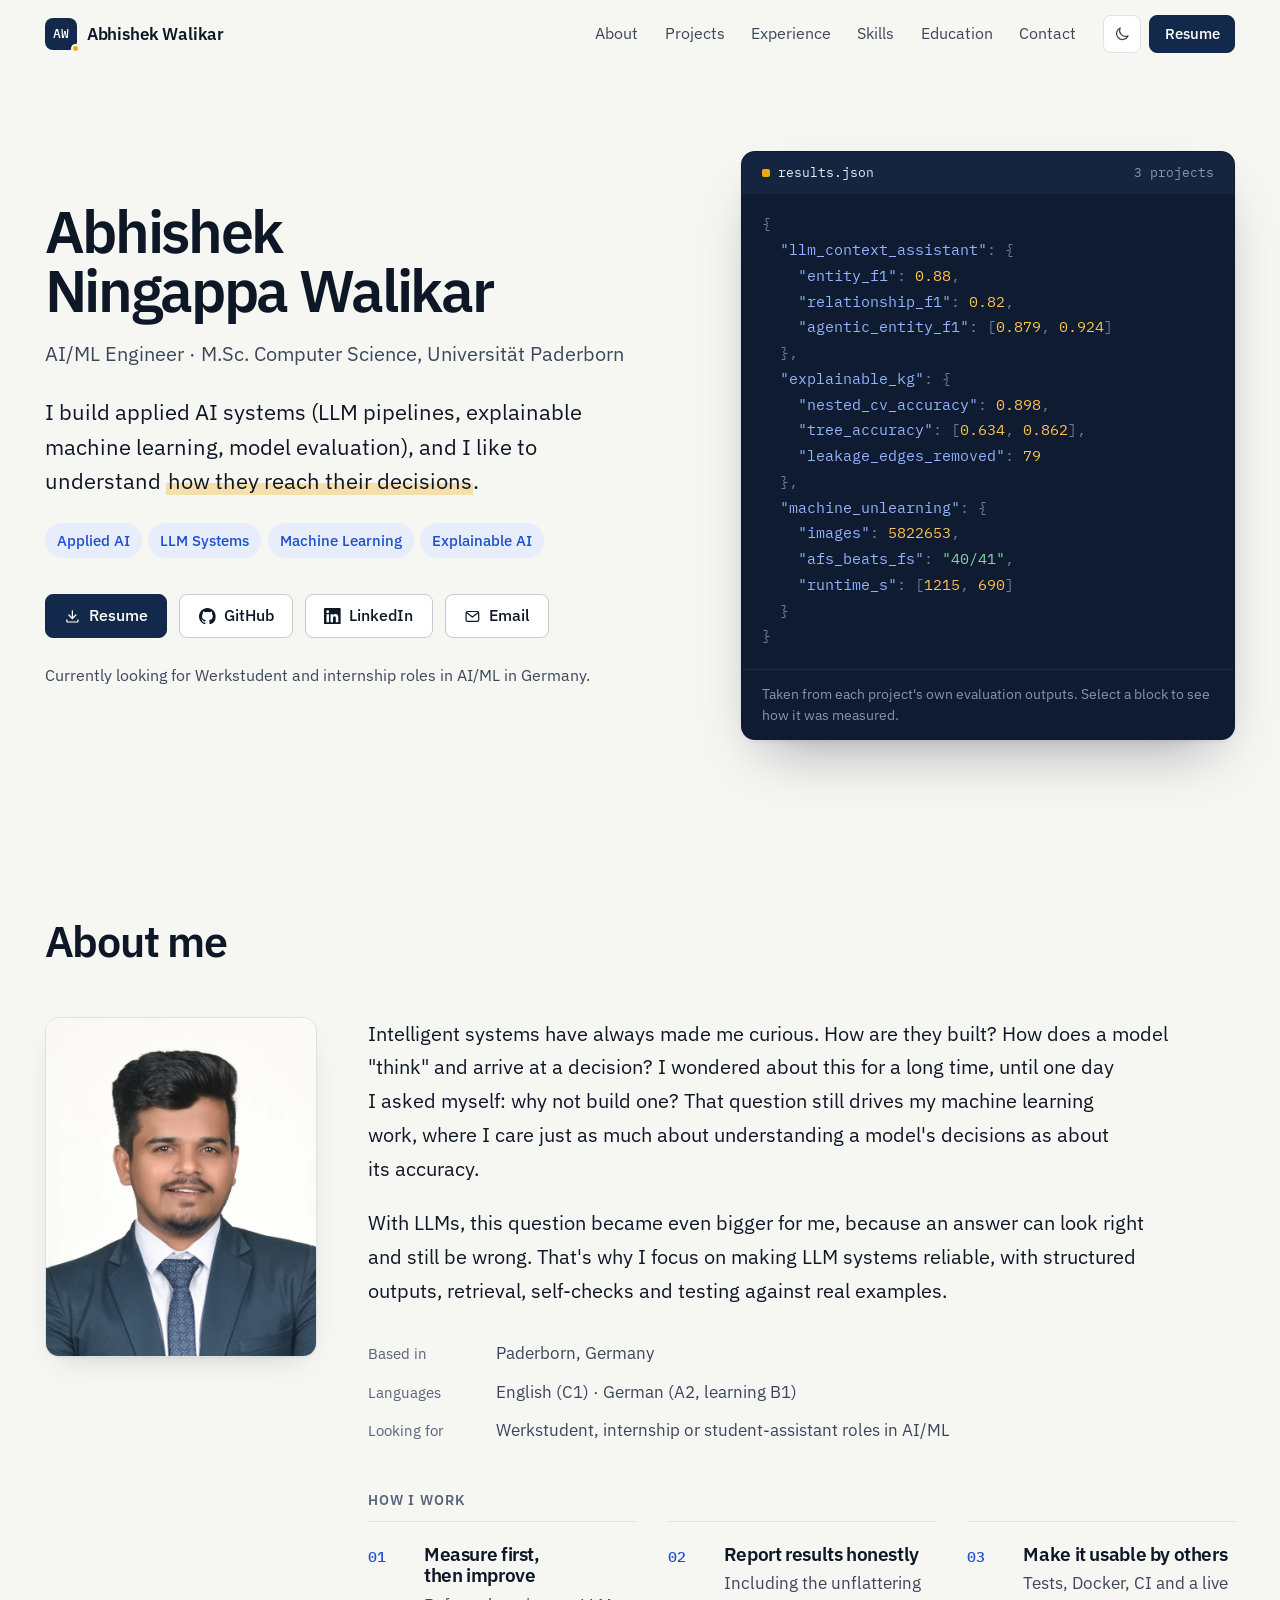
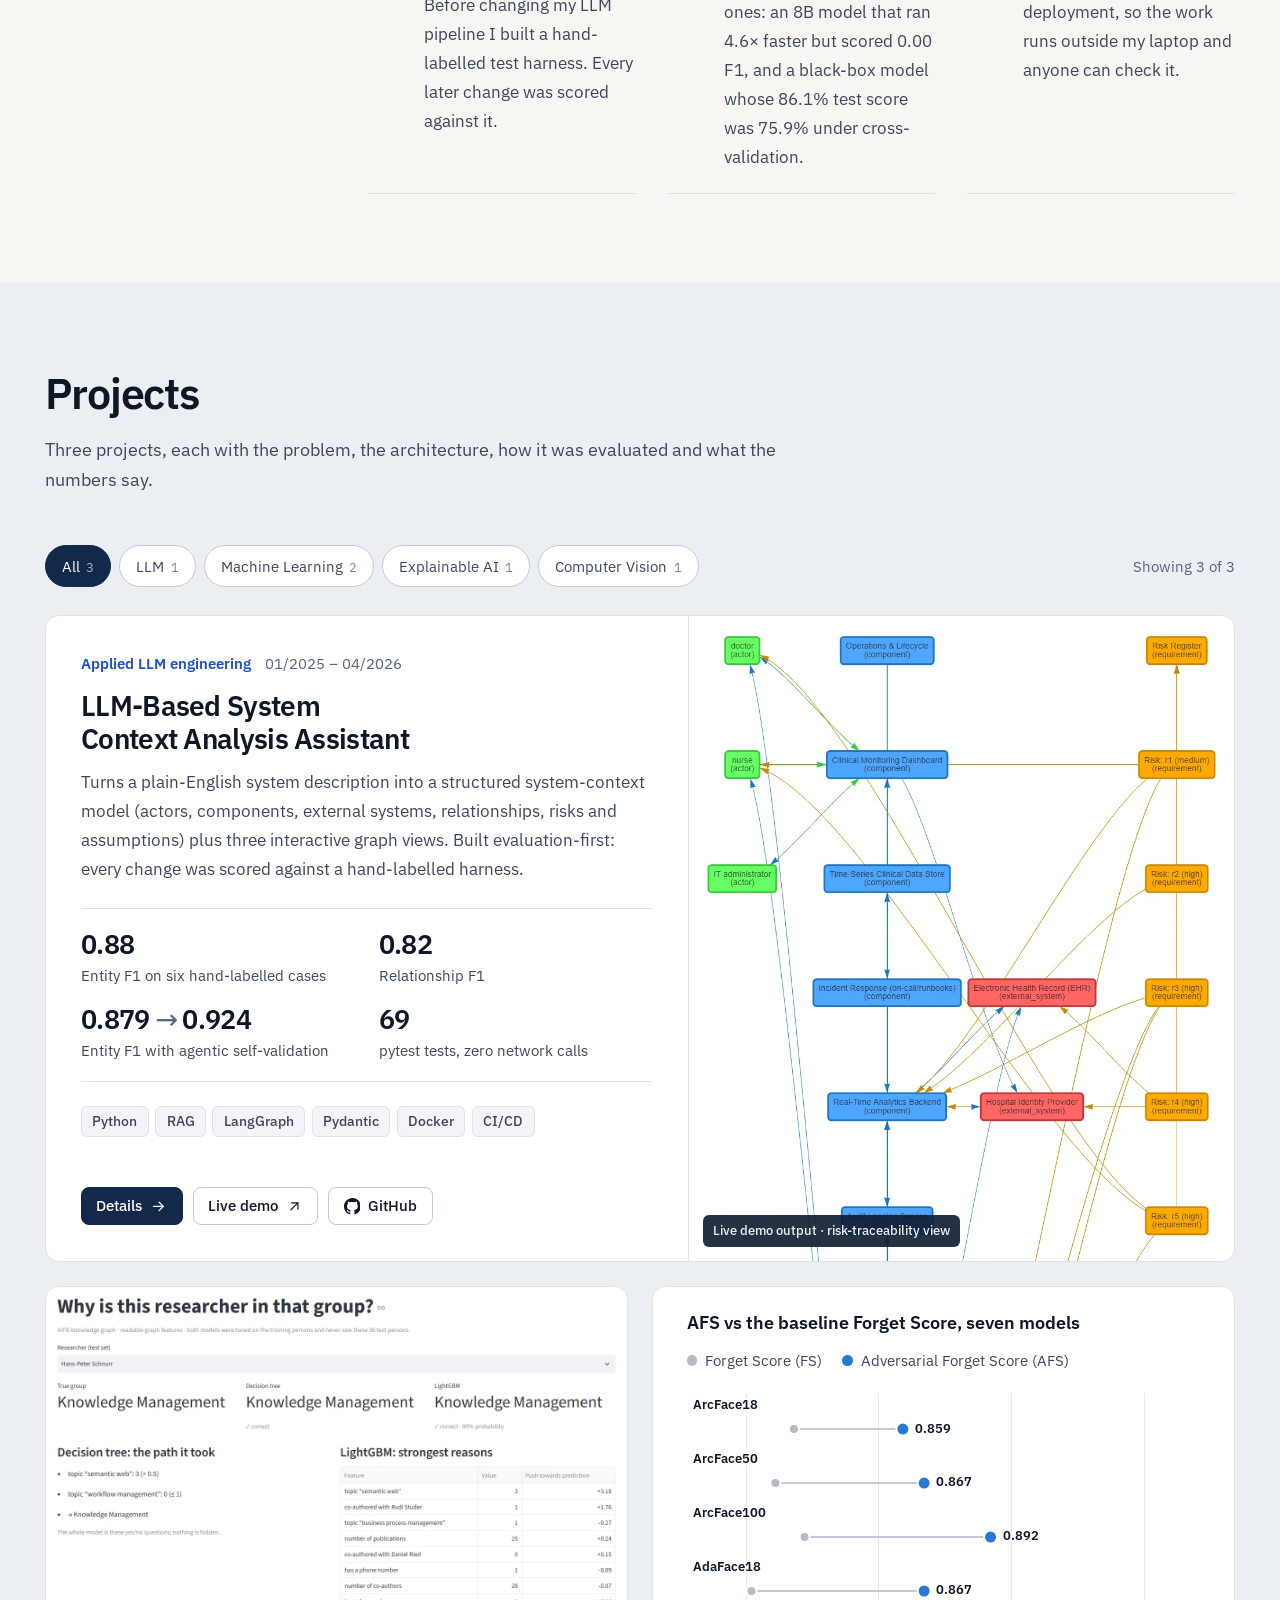
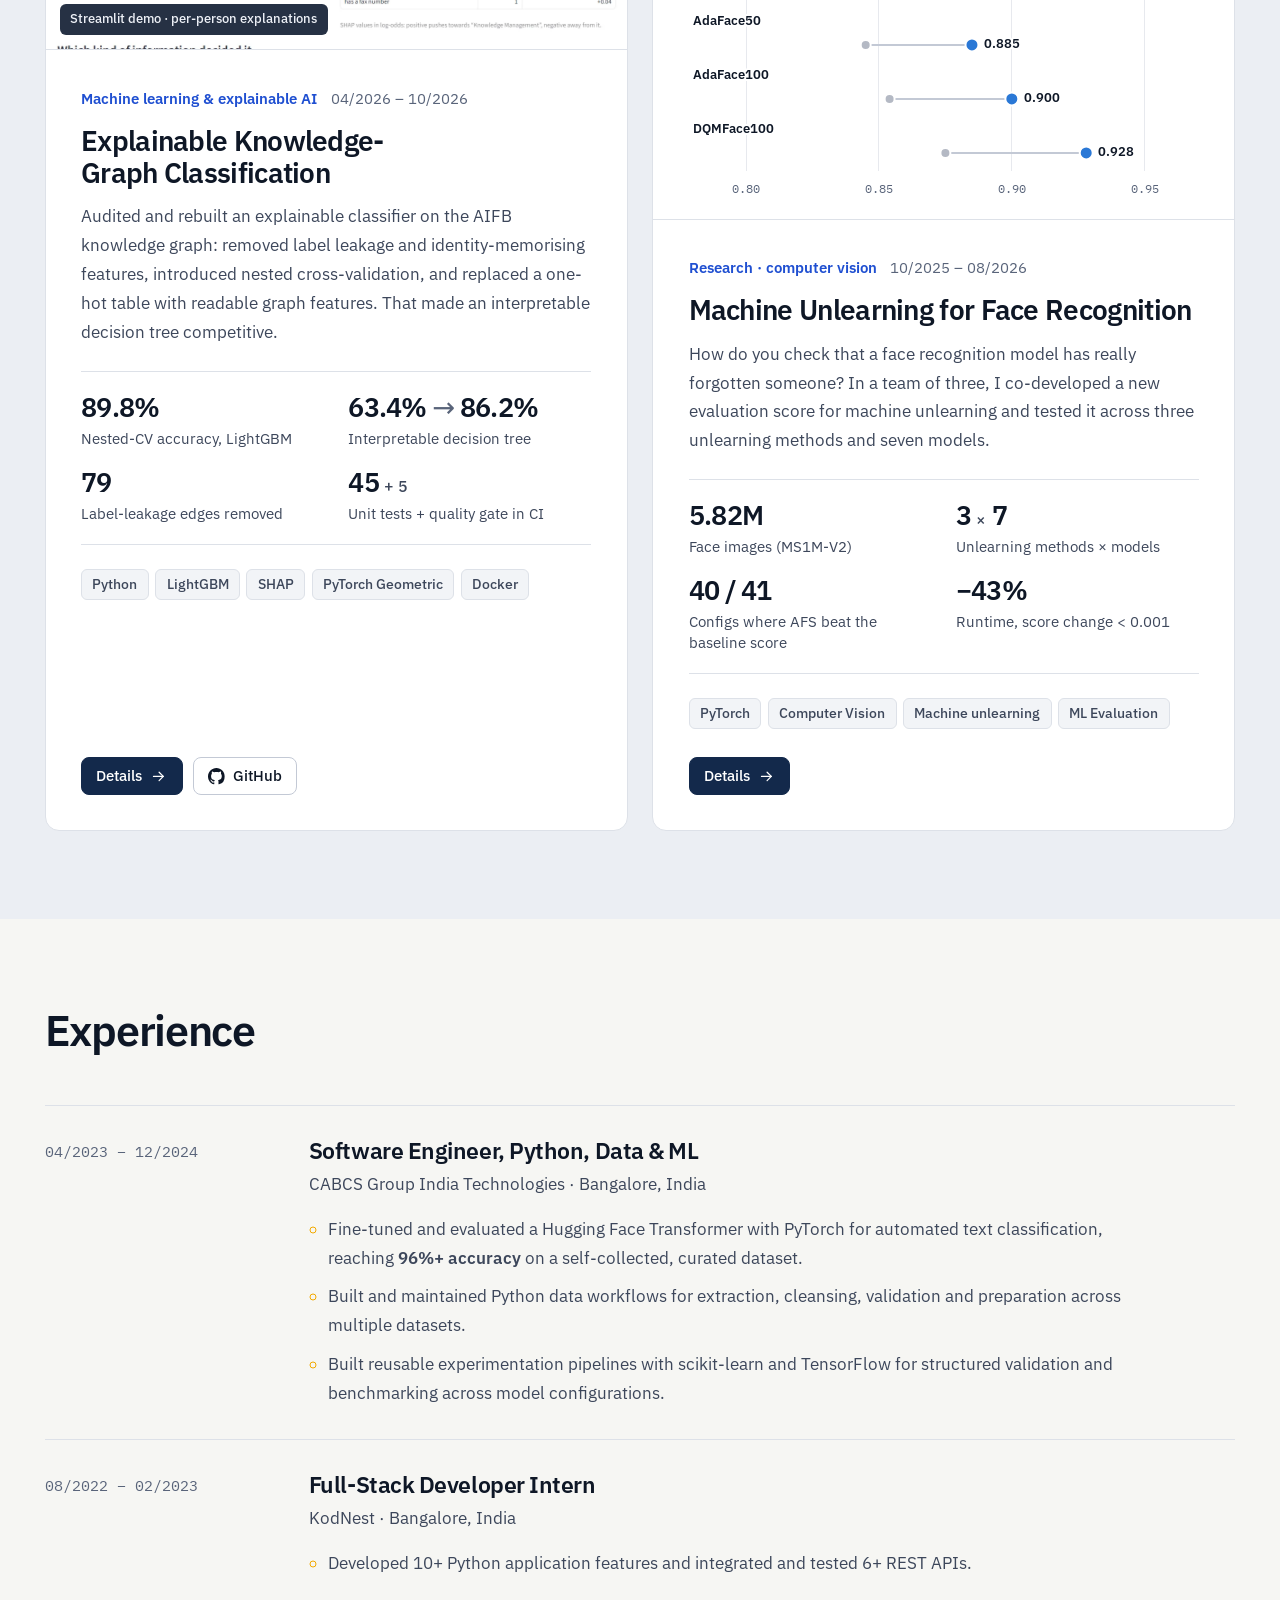
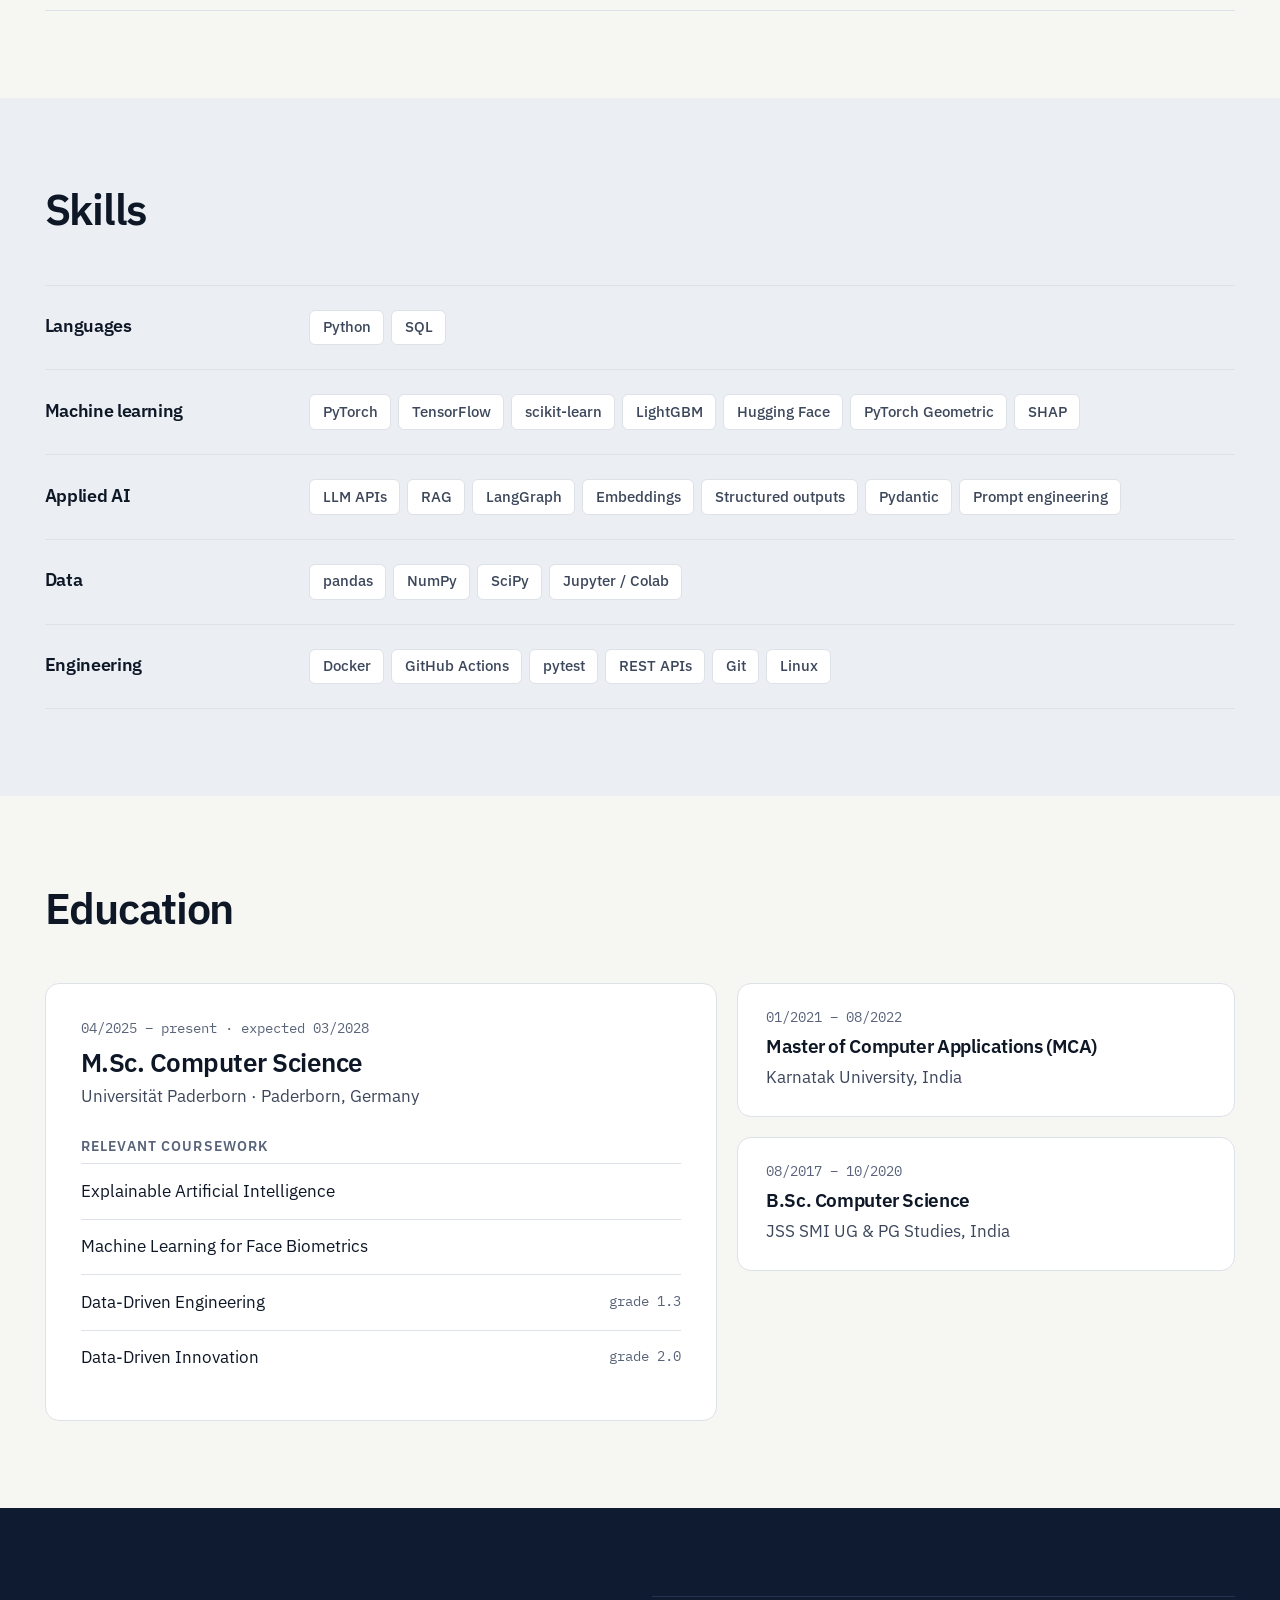
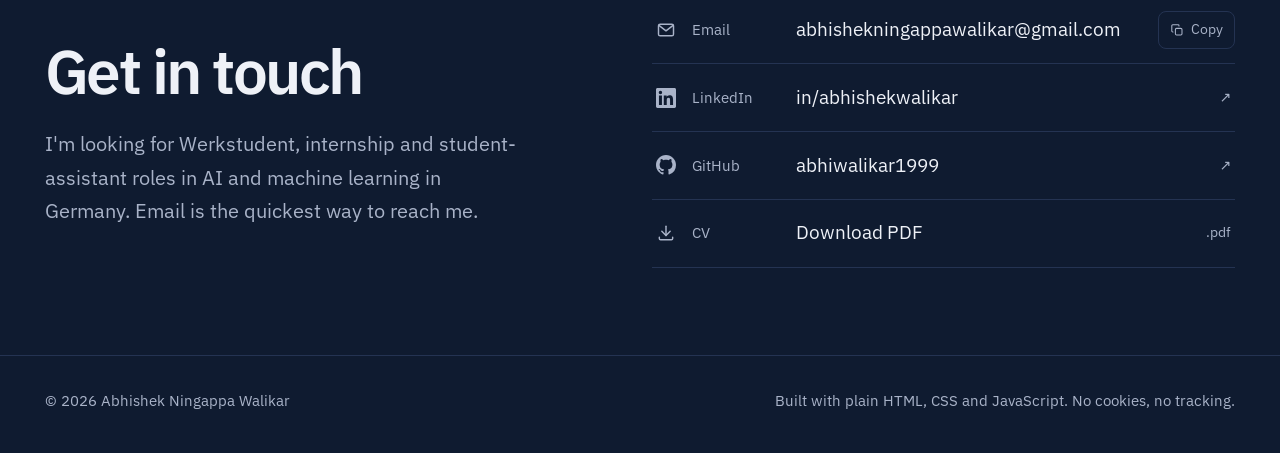
==== index.html @ f06da014 "Initial commit" ====
<!doctype html>
<html lang="en">
<head>
  <meta charset="utf-8">
  <meta name="viewport" content="width=device-width, initial-scale=1">
  <title>Abhishek Ningappa Walikar · AI/ML Engineer</title>
  <meta name="description" content="Abhishek Ningappa Walikar is an M.Sc. Computer Science student at Universität Paderborn who builds and evaluates applied AI systems: LLM pipelines, explainable machine learning and model evaluation. Open to Werkstudent and internship roles in AI/ML.">
  <meta name="author" content="Abhishek Ningappa Walikar">
  <meta name="theme-color" content="#f6f6f3" media="(prefers-color-scheme: light)">
  <meta name="theme-color" content="#0a0f1a" media="(prefers-color-scheme: dark)">
  <meta property="og:type" content="website">
  <meta property="og:title" content="Abhishek Ningappa Walikar · AI/ML Engineer">
  <meta property="og:description" content="Applied AI systems, built and measured: LLM pipelines, explainable ML and model evaluation.">
  <!-- deploy:urls -->
  <link rel="canonical" href="https://abhiwalikar1999.github.io/">
  <meta property="og:url" content="https://abhiwalikar1999.github.io/">
  <meta property="og:image" content="https://abhiwalikar1999.github.io/assets/img/og-image.png">
  <meta property="og:image:width" content="1200">
  <meta property="og:image:height" content="630">
  <meta name="twitter:card" content="summary_large_image">
  <!-- /deploy:urls -->
  <link rel="icon" href="assets/img/favicon.svg" type="image/svg+xml">
  <link rel="preload" href="assets/fonts/ibm-plex-sans-latin-wght-normal.woff2" as="font" type="font/woff2" crossorigin>
  <link rel="stylesheet" href="assets/css/style.css">
  <script>try{var t=localStorage.getItem('theme');if(t==='light'||t==='dark')document.documentElement.dataset.theme=t}catch(e){}document.documentElement.classList.add('js')</script>
  <script src="assets/js/main.js" defer></script>
  <script src="assets/js/charts.js" defer></script>
  <script type="application/ld+json">
  {
    "@context": "https://schema.org",
    "@type": "Person",
    "name": "Abhishek Ningappa Walikar",
    "jobTitle": "AI/ML Engineer",
    "email": "mailto:abhishekningappawalikar@gmail.com",
    "address": { "@type": "PostalAddress", "addressLocality": "Paderborn", "addressCountry": "DE" },
    "affiliation": { "@type": "CollegeOrUniversity", "name": "Universität Paderborn" },
    "sameAs": ["https://www.linkedin.com/in/abhishekwalikar", "https://github.com/abhiwalikar1999"],
    "knowsAbout": ["Machine learning", "Large language models", "Retrieval-augmented generation", "Explainable AI", "Computer vision"]
  }
  </script>
</head>
<body>
  <a class="skip-link" href="#main">Skip to content</a>

  <header class="site-header">
    <nav class="wrap nav" aria-label="Main">
      <a class="brand" href="#top"><span class="brand-mark" aria-hidden="true">AW</span><span>Abhishek Walikar</span></a>
      <ul class="nav-links" id="nav-links">
        <li><a href="#about">About</a></li>
        <li><a href="#projects">Projects</a></li>
        <li><a href="#experience">Experience</a></li>
        <li><a href="#skills">Skills</a></li>
        <li><a href="#education">Education</a></li>
        <li><a href="#contact">Contact</a></li>
      </ul>
      <div class="nav-tools">
        <button class="icon-btn theme-toggle" type="button" aria-label="Toggle colour theme">
          <svg class="icon icon--stroke icon-moon" aria-hidden="true"><use href="assets/img/icons.svg#i-moon"/></svg>
          <svg class="icon icon--stroke icon-sun" aria-hidden="true"><use href="assets/img/icons.svg#i-sun"/></svg>
        </button>
        <a class="btn btn--sm nav-resume" href="assets/docs/Abhishek_Ningappa_Walikar_CV.pdf" download>Resume</a>
        <button class="icon-btn menu-toggle" type="button" aria-expanded="false" aria-controls="nav-links" aria-label="Open menu">
          <svg class="icon icon--stroke" aria-hidden="true"><use href="assets/img/icons.svg#i-menu"/></svg>
        </button>
      </div>
    </nav>
  </header>

  <main id="main">
    <!-- Hero ------------------------------------------------------------------ -->
    <section class="hero wrap" id="top" aria-labelledby="hero-title">
      <div class="hero-text">
        <h1 id="hero-title">Abhishek Ningappa Walikar</h1>
        <p class="hero-degree">AI/ML Engineer · M.Sc. Computer Science, Universität Paderborn</p>
        <p class="hero-lead">I build applied AI systems (LLM pipelines, explainable machine learning, model evaluation), and I like to understand <mark class="hl">how they reach their decisions</mark>.</p>
        <ul class="hero-focus" aria-label="Focus areas">
          <li>Applied AI</li>
          <li>LLM Systems</li>
          <li>Machine Learning</li>
          <li>Explainable AI</li>
        </ul>
        <div class="hero-actions">
          <a class="btn" href="assets/docs/Abhishek_Ningappa_Walikar_CV.pdf" download>
            <svg class="icon icon--stroke" aria-hidden="true"><use href="assets/img/icons.svg#i-download"/></svg>Resume
          </a>
          <a class="btn btn--ghost" href="https://github.com/abhiwalikar1999" target="_blank" rel="noopener">
            <svg class="icon" aria-hidden="true"><use href="assets/img/icons.svg#i-github"/></svg>GitHub
          </a>
          <a class="btn btn--ghost" href="https://www.linkedin.com/in/abhishekwalikar" target="_blank" rel="noopener">
            <svg class="icon" aria-hidden="true"><use href="assets/img/icons.svg#i-linkedin"/></svg>LinkedIn
          </a>
          <a class="btn btn--ghost" href="mailto:abhishekningappawalikar@gmail.com">
            <svg class="icon icon--stroke" aria-hidden="true"><use href="assets/img/icons.svg#i-mail"/></svg>Email
          </a>
        </div>
        <p class="hero-note">Currently looking for Werkstudent and internship roles in AI/ML in Germany.</p>
      </div>

      <div class="code-card">
        <div class="code-bar">
          <span class="code-file">results.json</span>
          <span>3 projects</span>
        </div>
        <div class="code-body" role="group" aria-label="Headline results from three projects">
          <span class="lines">
            <span class="ln" style="--i:0"><span class="tk-p">{</span></span>
            <a class="blk" href="projects/llm-context-assistant/" aria-label="LLM-Based System Context Analysis Assistant: entity F1 0.88, relationship F1 0.82, agentic validation 0.879 to 0.924. Open project details.">
              <span class="ln" style="--i:1">  <span class="tk-k">"llm_context_assistant"</span><span class="tk-p">: {</span><span class="hint">  // details →</span></span>
              <span class="ln" style="--i:2">    <span class="tk-k">"entity_f1"</span><span class="tk-p">:</span> <span class="tk-n">0.88</span><span class="tk-p">,</span></span>
              <span class="ln" style="--i:3">    <span class="tk-k">"relationship_f1"</span><span class="tk-p">:</span> <span class="tk-n">0.82</span><span class="tk-p">,</span></span>
              <span class="ln" style="--i:4">    <span class="tk-k">"agentic_entity_f1"</span><span class="tk-p">: [</span><span class="tk-n">0.879</span><span class="tk-p">,</span> <span class="tk-n">0.924</span><span class="tk-p">]</span></span>
              <span class="ln" style="--i:5">  <span class="tk-p">},</span></span>
            </a>
            <a class="blk" href="projects/explainable-kg-classification/" aria-label="Explainable Knowledge-Graph Classification: 89.8% nested cross-validation accuracy, decision tree from 63.4% to 86.2%, 79 leakage edges removed. Open project details.">
              <span class="ln" style="--i:6">  <span class="tk-k">"explainable_kg"</span><span class="tk-p">: {</span><span class="hint">  // details →</span></span>
              <span class="ln" style="--i:7">    <span class="tk-k">"nested_cv_accuracy"</span><span class="tk-p">:</span> <span class="tk-n">0.898</span><span class="tk-p">,</span></span>
              <span class="ln" style="--i:8">    <span class="tk-k">"tree_accuracy"</span><span class="tk-p">: [</span><span class="tk-n">0.634</span><span class="tk-p">,</span> <span class="tk-n">0.862</span><span class="tk-p">],</span></span>
              <span class="ln" style="--i:9">    <span class="tk-k">"leakage_edges_removed"</span><span class="tk-p">:</span> <span class="tk-n">79</span></span>
              <span class="ln" style="--i:10">  <span class="tk-p">},</span></span>
            </a>
            <a class="blk" href="projects/machine-unlearning/" aria-label="Machine Unlearning for Face Recognition: 5.82 million images, AFS separated more strongly than FS in 40 of 41 configurations, runtime from 1,215 to 690 seconds. Open project details.">
              <span class="ln" style="--i:11">  <span class="tk-k">"machine_unlearning"</span><span class="tk-p">: {</span><span class="hint">  // details →</span></span>
              <span class="ln" style="--i:12">    <span class="tk-k">"images"</span><span class="tk-p">:</span> <span class="tk-n">5822653</span><span class="tk-p">,</span></span>
              <span class="ln" style="--i:13">    <span class="tk-k">"afs_beats_fs"</span><span class="tk-p">:</span> <span class="tk-s">"40/41"</span><span class="tk-p">,</span></span>
              <span class="ln" style="--i:14">    <span class="tk-k">"runtime_s"</span><span class="tk-p">: [</span><span class="tk-n">1215</span><span class="tk-p">,</span> <span class="tk-n">690</span><span class="tk-p">]</span></span>
              <span class="ln" style="--i:15">  <span class="tk-p">}</span></span>
            </a>
            <span class="ln" style="--i:16"><span class="tk-p">}</span></span>
          </span>
        </div>
        <p class="code-foot">Taken from each project's own evaluation outputs. Select a block to see how it was measured.</p>
      </div>
    </section>

    <!-- About ----------------------------------------------------------------- -->
    <section class="section" id="about" aria-labelledby="about-title">
      <div class="wrap">
        <div class="section-head reveal">
          <h2 id="about-title">About me</h2>
        </div>
        <div class="about-grid">
          <figure class="portrait reveal">
            <img src="assets/img/portrait.webp" width="640" height="800" alt="Portrait of Abhishek Ningappa Walikar" loading="lazy" decoding="async">
          </figure>
          <div class="about-text reveal">
            <p>Intelligent systems have always made me curious. How are they built? How does a model "think" and arrive at a decision? I wondered about this for a long time, until one day I asked myself: why not build one? That question still drives my machine learning work, where I care just as much about understanding a model's decisions as about its accuracy.</p>
            <p>With LLMs, this question became even bigger for me, because an answer can look right and still be wrong. That's why I focus on making LLM systems reliable, with structured outputs, retrieval, self-checks and testing against real examples.</p>
            <ul class="about-facts">
              <li><span class="label">Based in</span><span>Paderborn, Germany</span></li>
              <li><span class="label">Languages</span><span>English (C1) · German (A2, learning B1)</span></li>
              <li><span class="label">Looking for</span><span>Werkstudent, internship or student-assistant roles in AI/ML</span></li>
            </ul>
          </div>
          <div class="about-principles reveal">
            <p class="principles-title">How I work</p>
            <ol class="principles">
              <li>
                <h3>Measure first, then improve</h3>
                <p>Before changing my LLM pipeline I built a hand-labelled test harness. Every later change was scored against it.</p>
              </li>
              <li>
                <h3>Report results honestly</h3>
                <p>Including the unflattering ones: an 8B model that ran 4.6× faster but scored 0.00 F1, and a black-box model whose 86.1% test score was 75.9% under cross-validation.</p>
              </li>
              <li>
                <h3>Make it usable by others</h3>
                <p>Tests, Docker, CI and a live deployment, so the work runs outside my laptop and anyone can check it.</p>
              </li>
            </ol>
          </div>
        </div>
      </div>
    </section>

    <!-- Projects -------------------------------------------------------------- -->
    <section class="section section--alt" id="projects" aria-labelledby="projects-title">
      <div class="wrap">
        <div class="section-head reveal">
          <h2 id="projects-title">Projects</h2>
          <p>Three projects, each with the problem, the architecture, how it was evaluated and what the numbers say.</p>
        </div>

        <div class="filters reveal" role="group" aria-label="Filter projects by area">
          <button class="filter" type="button" data-filter="all" aria-pressed="true">All</button>
          <button class="filter" type="button" data-filter="llm" aria-pressed="false">LLM</button>
          <button class="filter" type="button" data-filter="ml" aria-pressed="false">Machine Learning</button>
          <button class="filter" type="button" data-filter="xai" aria-pressed="false">Explainable AI</button>
          <button class="filter" type="button" data-filter="cv" aria-pressed="false">Computer Vision</button>
          <span class="filter-status" aria-live="polite">Showing 3 of 3</span>
        </div>

        <ul class="project-grid">
          <!-- Project 1 (featured: has a live demo) -->
          <li class="project project--featured reveal" data-tags="llm">
            <a class="project-media" href="projects/llm-context-assistant/" tabindex="-1" aria-hidden="true">
              <img src="assets/img/projects/llm-risk-overlay.webp" alt="" width="940" height="1110" loading="lazy" decoding="async">
              <span class="media-label">Live demo output · risk-traceability view</span>
            </a>
            <div class="project-body">
              <div class="project-meta"><span class="tag">Applied LLM engineering</span><span>01/2025 – 04/2026</span></div>
              <h3><a href="projects/llm-context-assistant/">LLM-Based System Context Analysis Assistant</a></h3>
              <p class="project-summary">Turns a plain-English system description into a structured system-context model (actors, components, external systems, relationships, risks and assumptions) plus three interactive graph views. Built evaluation-first: every change was scored against a hand-labelled harness.</p>
              <ul class="stats" aria-label="Key results">
                <li class="stat"><strong>0.88</strong><span>Entity F1 on six hand-labelled cases</span></li>
                <li class="stat"><strong>0.82</strong><span>Relationship F1</span></li>
                <li class="stat"><strong>0.879 <span class="arrow">→</span> 0.924</strong><span>Entity F1 with agentic self-validation</span></li>
                <li class="stat"><strong>69</strong><span>pytest tests, zero network calls</span></li>
              </ul>
              <ul class="chip-list" aria-label="Tech stack">
                <li class="chip">Python</li><li class="chip">RAG</li><li class="chip">LangGraph</li><li class="chip">Pydantic</li><li class="chip">Docker</li><li class="chip">CI/CD</li>
              </ul>
              <div class="project-actions">
                <a class="btn btn--sm" href="projects/llm-context-assistant/">Details
                  <svg class="icon icon--stroke" aria-hidden="true"><use href="assets/img/icons.svg#i-arrow-right"/></svg></a>
                <a class="btn btn--sm btn--ghost" href="https://context-graph-assistant.onrender.com" target="_blank" rel="noopener">Live demo
                  <svg class="icon icon--stroke" aria-hidden="true"><use href="assets/img/icons.svg#i-arrow-up-right"/></svg></a>
                <a class="btn btn--sm btn--ghost" href="https://github.com/abhiwalikar1999/LLM-Based-System-Context-Analysis-Assistant" target="_blank" rel="noopener">
                  <svg class="icon" aria-hidden="true"><use href="assets/img/icons.svg#i-github"/></svg>GitHub</a>
              </div>
            </div>
          </li>

          <!-- Project 2 -->
          <li class="project reveal" data-tags="ml xai">
            <a class="project-media" href="projects/explainable-kg-classification/" tabindex="-1" aria-hidden="true">
              <img src="assets/img/projects/kg-demo-card.webp" alt="" width="1290" height="806" loading="lazy" decoding="async">
              <span class="media-label">Streamlit demo · per-person explanations</span>
            </a>
            <div class="project-body">
              <div class="project-meta"><span class="tag">Machine learning &amp; explainable AI</span><span>04/2026 – 10/2026</span></div>
              <h3><a href="projects/explainable-kg-classification/">Explainable Knowledge-Graph Classification</a></h3>
              <p class="project-summary">Audited and rebuilt an explainable classifier on the AIFB knowledge graph: removed label leakage and identity-memorising features, introduced nested cross-validation, and replaced a one-hot table with readable graph features. That made an interpretable decision tree competitive.</p>
              <ul class="stats" aria-label="Key results">
                <li class="stat"><strong>89.8%</strong><span>Nested-CV accuracy, LightGBM</span></li>
                <li class="stat"><strong>63.4% <span class="arrow">→</span> 86.2%</strong><span>Interpretable decision tree</span></li>
                <li class="stat"><strong>79</strong><span>Label-leakage edges removed</span></li>
                <li class="stat"><strong>45 <small>+ 5</small></strong><span>Unit tests + quality gate in CI</span></li>
              </ul>
              <ul class="chip-list" aria-label="Tech stack">
                <li class="chip">Python</li><li class="chip">LightGBM</li><li class="chip">SHAP</li><li class="chip">PyTorch Geometric</li><li class="chip">Docker</li>
              </ul>
              <div class="project-actions">
                <a class="btn btn--sm" href="projects/explainable-kg-classification/">Details
                  <svg class="icon icon--stroke" aria-hidden="true"><use href="assets/img/icons.svg#i-arrow-right"/></svg></a>
                <a class="btn btn--sm btn--ghost" href="https://github.com/abhiwalikar1999/explainable-kg-classification" target="_blank" rel="noopener">
                  <svg class="icon" aria-hidden="true"><use href="assets/img/icons.svg#i-github"/></svg>GitHub</a>
              </div>
            </div>
          </li>

          <!-- Project 3 -->
          <li class="project reveal" data-tags="ml cv">
            <div class="project-media project-media--chart">
              <figure class="chart chart--bare" data-chart="dumbbell" data-min="0.78" data-max="0.95" data-ticks="0.8,0.85,0.9,0.95" data-decimals="3" data-tick-decimals="2" data-label="b" data-row-h="30" data-delta-unit="" data-delta-decimals="3" data-colors="series-muted,series-1">
                <figcaption><span class="chart-title">AFS vs the baseline Forget Score, seven models</span></figcaption>
                <div class="table-wrap"><table class="data-table">
                  <thead><tr><th scope="col">Model</th><th scope="col" class="num">Forget Score (FS)</th><th scope="col" class="num">Adversarial Forget Score (AFS)</th></tr></thead>
                  <tbody>
                    <tr><th scope="row">ArcFace18</th><td class="num">0.818</td><td class="num">0.859</td></tr>
                    <tr><th scope="row">ArcFace50</th><td class="num">0.811</td><td class="num">0.867</td></tr>
                    <tr><th scope="row">ArcFace100</th><td class="num">0.822</td><td class="num">0.892</td></tr>
                    <tr><th scope="row">AdaFace18</th><td class="num">0.802</td><td class="num">0.867</td></tr>
                    <tr><th scope="row">AdaFace50</th><td class="num">0.845</td><td class="num">0.885</td></tr>
                    <tr><th scope="row">AdaFace100</th><td class="num">0.854</td><td class="num">0.900</td></tr>
                    <tr><th scope="row">DQMFace100</th><td class="num">0.875</td><td class="num">0.928</td></tr>
                  </tbody>
                </table></div>
              </figure>
            </div>
            <div class="project-body">
              <div class="project-meta"><span class="tag">Research · computer vision</span><span>10/2025 – 08/2026</span></div>
              <h3><a href="projects/machine-unlearning/">Machine Unlearning for Face Recognition</a></h3>
              <p class="project-summary">How do you check that a face recognition model has really forgotten someone? In a team of three, I co-developed a new evaluation score for machine unlearning and tested it across three unlearning methods and seven models.</p>
              <ul class="stats" aria-label="Key results">
                <li class="stat"><strong>5.82M</strong><span>Face images (MS1M-V2)</span></li>
                <li class="stat"><strong>3 <small>×</small> 7</strong><span>Unlearning methods × models</span></li>
                <li class="stat"><strong>40 / 41</strong><span>Configs where AFS beat the baseline score</span></li>
                <li class="stat"><strong>−43%</strong><span>Runtime, score change &lt; 0.001</span></li>
              </ul>
              <ul class="chip-list" aria-label="Tech stack">
                <li class="chip">PyTorch</li><li class="chip">Computer Vision</li><li class="chip">Machine unlearning</li><li class="chip">ML Evaluation</li>
              </ul>
              <div class="project-actions">
                <a class="btn btn--sm" href="projects/machine-unlearning/">Details
                  <svg class="icon icon--stroke" aria-hidden="true"><use href="assets/img/icons.svg#i-arrow-right"/></svg></a>
              </div>
            </div>
          </li>
        </ul>
      </div>
    </section>

    <!-- Experience -------------------------------------------------------------- -->
    <section class="section" id="experience" aria-labelledby="experience-title">
      <div class="wrap">
        <div class="section-head reveal">
          <h2 id="experience-title">Experience</h2>
        </div>
        <ol class="timeline">
          <li class="reveal">
            <div class="timeline-date">04/2023 – 12/2024</div>
            <div>
              <h3>Software Engineer, Python, Data &amp; ML</h3>
              <p class="timeline-org">CABCS Group India Technologies · Bangalore, India</p>
              <ul>
                <li>Fine-tuned and evaluated a Hugging Face Transformer with PyTorch for automated text classification, reaching <strong>96%+ accuracy</strong> on a self-collected, curated dataset.</li>
                <li>Built and maintained Python data workflows for extraction, cleansing, validation and preparation across multiple datasets.</li>
                <li>Built reusable experimentation pipelines with scikit-learn and TensorFlow for structured validation and benchmarking across model configurations.</li>
              </ul>
            </div>
          </li>
          <li class="reveal">
            <div class="timeline-date">08/2022 – 02/2023</div>
            <div>
              <h3>Full-Stack Developer Intern</h3>
              <p class="timeline-org">KodNest · Bangalore, India</p>
              <ul>
                <li>Developed 10+ Python application features and integrated and tested 6+ REST APIs.</li>
              </ul>
            </div>
          </li>
        </ol>
      </div>
    </section>

    <!-- Skills ------------------------------------------------------------------- -->
    <section class="section section--alt" id="skills" aria-labelledby="skills-title">
      <div class="wrap">
        <div class="section-head reveal">
          <h2 id="skills-title">Skills</h2>
        </div>
        <div class="skills reveal">
          <div class="skill-row">
            <h3>Languages</h3>
            <ul class="chip-list"><li class="chip">Python</li><li class="chip">SQL</li></ul>
          </div>
          <div class="skill-row">
            <h3>Machine learning</h3>
            <ul class="chip-list"><li class="chip">PyTorch</li><li class="chip">TensorFlow</li><li class="chip">scikit-learn</li><li class="chip">LightGBM</li><li class="chip">Hugging Face</li><li class="chip">PyTorch Geometric</li><li class="chip">SHAP</li></ul>
          </div>
          <div class="skill-row">
            <h3>Applied AI</h3>
            <ul class="chip-list"><li class="chip">LLM APIs</li><li class="chip">RAG</li><li class="chip">LangGraph</li><li class="chip">Embeddings</li><li class="chip">Structured outputs</li><li class="chip">Pydantic</li><li class="chip">Prompt engineering</li></ul>
          </div>
          <div class="skill-row">
            <h3>Data</h3>
            <ul class="chip-list"><li class="chip">pandas</li><li class="chip">NumPy</li><li class="chip">SciPy</li><li class="chip">Jupyter / Colab</li></ul>
          </div>
          <div class="skill-row">
            <h3>Engineering</h3>
            <ul class="chip-list"><li class="chip">Docker</li><li class="chip">GitHub Actions</li><li class="chip">pytest</li><li class="chip">REST APIs</li><li class="chip">Git</li><li class="chip">Linux</li></ul>
          </div>
        </div>
      </div>
    </section>

    <!-- Education ------------------------------------------------------------------ -->
    <section class="section" id="education" aria-labelledby="education-title">
      <div class="wrap">
        <div class="section-head reveal">
          <h2 id="education-title">Education</h2>
        </div>
        <div class="edu-grid">
          <article class="edu-main card reveal">
            <span class="edu-date">04/2025 – present · expected 03/2028</span>
            <h3>M.Sc. Computer Science</h3>
            <p class="timeline-org">Universität Paderborn · Paderborn, Germany</p>
            <p class="coursework-title">Relevant coursework</p>
            <ul class="coursework">
              <li><span>Explainable Artificial Intelligence</span></li>
              <li><span>Machine Learning for Face Biometrics</span></li>
              <li><span>Data-Driven Engineering</span><span>grade 1.3</span></li>
              <li><span>Data-Driven Innovation</span><span>grade 2.0</span></li>
            </ul>
          </article>
          <div class="edu-side">
            <article class="edu-item card reveal">
              <span class="edu-date">01/2021 – 08/2022</span>
              <h3>Master of Computer Applications (MCA)</h3>
              <p>Karnatak University, India</p>
            </article>
            <article class="edu-item card reveal">
              <span class="edu-date">08/2017 – 10/2020</span>
              <h3>B.Sc. Computer Science</h3>
              <p>JSS SMI UG &amp; PG Studies, India</p>
            </article>
          </div>
        </div>
      </div>
    </section>

    <!-- Contact (dark band) ---------------------------------------------------------- -->
    <section class="section section--band" id="contact" aria-labelledby="contact-title">
      <div class="wrap contact">
        <div class="reveal">
          <h2 id="contact-title">Get in touch</h2>
          <p class="contact-lead">I'm looking for Werkstudent, internship and student-assistant roles in AI and machine learning in Germany. Email is the quickest way to reach me.</p>
        </div>
        <ul class="contact-list reveal">
          <li>
            <a class="contact-row" href="mailto:abhishekningappawalikar@gmail.com">
              <svg class="icon icon--stroke" aria-hidden="true"><use href="assets/img/icons.svg#i-mail"/></svg>
              <span class="label">Email</span><span class="value">abhishekningappawalikar@<wbr>gmail.com</span>
            </a>
            <button class="copy-btn" type="button" data-copy="abhishekningappawalikar@gmail.com" aria-label="Copy email address">
              <svg class="icon icon--stroke" aria-hidden="true"><use href="assets/img/icons.svg#i-copy"/></svg>Copy
            </button>
          </li>
          <li>
            <a class="contact-row" href="https://www.linkedin.com/in/abhishekwalikar" target="_blank" rel="noopener">
              <svg class="icon" aria-hidden="true"><use href="assets/img/icons.svg#i-linkedin"/></svg>
              <span class="label">LinkedIn</span><span class="value">in/abhishekwalikar</span><span class="trail">↗</span>
            </a>
          </li>
          <li>
            <a class="contact-row" href="https://github.com/abhiwalikar1999" target="_blank" rel="noopener">
              <svg class="icon" aria-hidden="true"><use href="assets/img/icons.svg#i-github"/></svg>
              <span class="label">GitHub</span><span class="value">abhiwalikar1999</span><span class="trail">↗</span>
            </a>
          </li>
          <li>
            <a class="contact-row" href="assets/docs/Abhishek_Ningappa_Walikar_CV.pdf" download>
              <svg class="icon icon--stroke" aria-hidden="true"><use href="assets/img/icons.svg#i-download"/></svg>
              <span class="label">CV</span><span class="value">Download PDF</span><span class="trail">.pdf</span>
            </a>
          </li>
        </ul>
      </div>
    </section>
  </main>

  <footer class="site-footer">
    <div class="wrap footer-inner">
      <p>© <span data-year>2026</span> Abhishek Ningappa Walikar</p>
      <p>Built with plain HTML, CSS and JavaScript. No cookies, no tracking.</p>
    </div>
  </footer>
</body>
</html>
---- assets/css/style.css ----
/* ==========================================================================
   Abhishek Walikar — portfolio
   Plain CSS, no framework. Everything is sized in rem, and the root font
   size grows on large monitors, so the whole layout scales with the screen.
   1. Fonts   2. Tokens   3. Base   4. Header   5. Components
   6. Home sections   7. Project pages   8. Charts & widgets   9. Motion & print
   ========================================================================== */

/* 1. Fonts (self-hosted: no requests to third parties) --------------------- */
@font-face {
  font-family: "IBM Plex Sans";
  src: url("../fonts/ibm-plex-sans-latin-wght-normal.woff2") format("woff2");
  font-weight: 100 700;
  font-style: normal;
  font-display: swap;
}
@font-face {
  font-family: "IBM Plex Mono";
  src: url("../fonts/ibm-plex-mono-latin-400-normal.woff2") format("woff2");
  font-weight: 400;
  font-style: normal;
  font-display: swap;
}
@font-face {
  font-family: "IBM Plex Mono";
  src: url("../fonts/ibm-plex-mono-latin-500-normal.woff2") format("woff2");
  font-weight: 500;
  font-style: normal;
  font-display: swap;
}

/* 2. Tokens ---------------------------------------------------------------- */
:root {
  color-scheme: light;
  --font-sans: "IBM Plex Sans", system-ui, -apple-system, "Segoe UI", sans-serif;
  --font-mono: "IBM Plex Mono", ui-monospace, "SFMono-Regular", Consolas, monospace;

  /* surfaces & ink */
  --bg: #f6f6f3;
  --bg-alt: #ebeef3;
  --surface: #ffffff;
  --surface-2: #f2f4f7;
  --ink: #0e1726;
  --ink-2: #3d475b;
  --ink-3: #59647a;
  --line: #dde1e8;
  --line-strong: #c3c9d5;

  /* brand: deep navy, cobalt links, amber highlight */
  --brand: #13294b;
  --brand-hover: #1d3a68;
  --on-brand: #ffffff;
  --link: #1f4fd1;
  --link-hover: #153a9e;
  --accent: #f2a900;
  --accent-soft: rgba(242, 169, 0, 0.3);
  --tint: #e7edfb;

  /* dark bands (contact, footer) — the same in both themes */
  --band: #0f1b30;
  --band-ink: #eef1f7;
  --band-ink-2: #a9b3c8;
  --band-line: #243352;
  --band-link: #a9bfff;

  /* code card — always dark, like an editor */
  --code-bg: #0f1b30;
  --code-bar: #16253f;
  --code-ink: #dbe2ef;
  --code-muted: #8794af;
  --code-key: #93b4ff;
  --code-num: #ffc24d;
  --code-str: #7ddba3;
  --code-punc: #6f7d99;
  --code-hover: rgba(147, 180, 255, 0.1);
  --code-border: transparent;

  --header-bg: rgba(246, 246, 243, 0.86);
  --shadow: 0 1px 2px rgba(14, 23, 38, 0.05), 0 0.75rem 2rem -1rem rgba(14, 23, 38, 0.2);
  --shadow-lg: 0 2px 4px rgba(14, 23, 38, 0.06), 0 1.75rem 3.5rem -1.5rem rgba(14, 23, 38, 0.4);

  /* chart roles (validated default palette, slots 1–2 + chrome) */
  --series-1: #2a78d6;
  --series-2: #eb6834;
  --series-muted: #b4b9c4;
  --series-neg: #e34948;
  --grid: #e7e9ee;
  --axis: #c3c9d5;

  --good: #12a150;

  --radius: 0.875rem;
  --radius-sm: 0.5rem;
  --wrap: 86rem;
  --gutter: clamp(1rem, 0.4rem + 3vw, 4rem);
  --header-h: 4.25rem;
}

@media (prefers-color-scheme: dark) {
  :root:not([data-theme="light"]) {
    color-scheme: dark;
    --bg: #0a0f1a;
    --bg-alt: #0e1522;
    --surface: #121b2b;
    --surface-2: #182336;
    --ink: #e8ecf4;
    --ink-2: #b6bfd1;
    --ink-3: #8f9ab1;
    --line: #1f2a3e;
    --line-strong: #2e3b56;
    --brand: #e8ecf4;
    --brand-hover: #ffffff;
    --on-brand: #0a0f1a;
    --link: #93adff;
    --link-hover: #bccdff;
    --accent: #f5b301;
    --accent-soft: rgba(245, 179, 1, 0.24);
    --tint: #18264a;
    --band: #060a12;
    --band-line: #1c2740;
    --code-bg: #0c1424;
    --code-bar: #111c30;
    --code-border: #2e3b56;
    --header-bg: rgba(10, 15, 26, 0.84);
    --shadow: 0 1px 2px rgba(0, 0, 0, 0.4), 0 0.75rem 2rem -1rem rgba(0, 0, 0, 0.7);
    --shadow-lg: 0 2px 4px rgba(0, 0, 0, 0.4), 0 1.75rem 3.5rem -1.5rem rgba(0, 0, 0, 0.8);
    --series-1: #3987e5;
    --series-2: #d95926;
    --series-muted: #5b6478;
    --series-neg: #e66767;
    --grid: #1c2638;
    --axis: #2e3b56;
    --good: #22c55e;
  }
}
:root[data-theme="dark"] {
  color-scheme: dark;
  --bg: #0a0f1a;
  --bg-alt: #0e1522;
  --surface: #121b2b;
  --surface-2: #182336;
  --ink: #e8ecf4;
  --ink-2: #b6bfd1;
  --ink-3: #8f9ab1;
  --line: #1f2a3e;
  --line-strong: #2e3b56;
  --brand: #e8ecf4;
  --brand-hover: #ffffff;
  --on-brand: #0a0f1a;
  --link: #93adff;
  --link-hover: #bccdff;
  --accent: #f5b301;
  --accent-soft: rgba(245, 179, 1, 0.24);
  --tint: #18264a;
  --band: #060a12;
  --band-line: #1c2740;
  --code-bg: #0c1424;
  --code-bar: #111c30;
  --code-border: #2e3b56;
  --header-bg: rgba(10, 15, 26, 0.84);
  --shadow: 0 1px 2px rgba(0, 0, 0, 0.4), 0 0.75rem 2rem -1rem rgba(0, 0, 0, 0.7);
  --shadow-lg: 0 2px 4px rgba(0, 0, 0, 0.4), 0 1.75rem 3.5rem -1.5rem rgba(0, 0, 0, 0.8);
  --series-1: #3987e5;
  --series-2: #d95926;
  --series-muted: #5b6478;
  --series-neg: #e66767;
  --grid: #1c2638;
  --axis: #2e3b56;
  --good: #22c55e;
}

/* 3. Base ------------------------------------------------------------------ */
*, *::before, *::after { box-sizing: border-box; }

html {
  /* 16px up to ~1440px wide, then grows to 19px on 2560px screens */
  font-size: clamp(100%, 0.759rem + 0.268vw, 118.75%);
  -webkit-text-size-adjust: 100%;
  text-size-adjust: 100%;
  scroll-behavior: smooth;
  scroll-padding-top: calc(var(--header-h) + 1.5rem);
}

body {
  margin: 0;
  background: var(--bg);
  color: var(--ink);
  font: 400 1.0625rem/1.7 var(--font-sans);
  -webkit-font-smoothing: antialiased;
  -moz-osx-font-smoothing: grayscale;
  overflow-x: hidden;
}

h1, h2, h3, h4 {
  margin: 0;
  line-height: 1.15;
  font-weight: 600;
  letter-spacing: -0.02em;
  text-wrap: balance;
}

p { margin: 0 0 1em; text-wrap: pretty; }
p:last-child { margin-bottom: 0; }

a { color: var(--link); text-decoration: none; }
a:hover { color: var(--link-hover); }
.prose a, .text-link {
  text-decoration: underline;
  text-decoration-thickness: 1px;
  text-underline-offset: 0.2em;
  text-decoration-color: color-mix(in srgb, currentColor 40%, transparent);
}
.prose a:hover, .text-link:hover { text-decoration-color: currentColor; }

img, svg { display: block; max-width: 100%; }
ul, ol { margin: 0; padding: 0; }
button { font: inherit; color: inherit; }
code, kbd, samp, pre { font-family: var(--font-mono); font-size: 0.9em; }
:not(pre) > code {
  padding: 0.1em 0.35em;
  border-radius: 0.25rem;
  background: var(--surface-2);
  font-size: 0.86em;
}
strong { font-weight: 600; }

mark.hl {
  padding: 0 0.08em;
  background: linear-gradient(transparent 60%, var(--accent-soft) 60%);
  color: inherit;
}

:focus-visible {
  outline: 2px solid var(--link);
  outline-offset: 3px;
  border-radius: 0.25rem;
}
::selection { background: var(--accent-soft); color: var(--ink); }

.visually-hidden {
  position: absolute !important;
  width: 1px; height: 1px;
  padding: 0; margin: -1px;
  overflow: hidden; clip: rect(0 0 0 0);
  white-space: nowrap; border: 0;
}

.skip-link {
  position: absolute;
  left: var(--gutter);
  top: -3rem;
  z-index: 100;
  padding: 0.5rem 0.875rem;
  border-radius: var(--radius-sm);
  background: var(--brand);
  color: var(--on-brand);
}
.skip-link:focus { top: 0.75rem; color: var(--on-brand); }

.mono { font-family: var(--font-mono); }
.muted { color: var(--ink-3); }

.icon { width: 1em; height: 1em; flex: none; fill: currentColor; }
.icon--stroke {
  fill: none;
  stroke: currentColor;
  stroke-width: 1.75;
  stroke-linecap: round;
  stroke-linejoin: round;
}

.wrap {
  width: 100%;
  max-width: calc(var(--wrap) + 2 * var(--gutter));
  margin-inline: auto;
  padding-inline: var(--gutter);
}

/* 4. Header ------------------------------------------------------------------ */
.site-header {
  position: sticky;
  top: 0;
  z-index: 50;
  background: var(--header-bg);
  -webkit-backdrop-filter: saturate(1.4) blur(12px);
  backdrop-filter: saturate(1.4) blur(12px);
  border-bottom: 1px solid transparent;
  transition: border-color 0.2s ease;
}
.site-header.is-scrolled { border-bottom-color: var(--line); }

.nav {
  display: flex;
  align-items: center;
  gap: 1rem;
  height: var(--header-h);
}

.brand {
  display: inline-flex;
  align-items: center;
  gap: 0.625rem;
  margin-right: auto;
  color: var(--ink);
  font-weight: 600;
  font-size: 1.0625rem;
  letter-spacing: -0.01em;
  white-space: nowrap;
}
.brand:hover { color: var(--ink); }
.brand-mark {
  position: relative;
  display: grid;
  place-items: center;
  width: 2rem;
  height: 2rem;
  border-radius: 0.5rem;
  background: var(--brand);
  color: var(--on-brand);
  font: 500 0.8rem/1 var(--font-mono);
}
.brand-mark::after {
  content: "";
  position: absolute;
  right: -0.2rem;
  bottom: -0.2rem;
  width: 0.55rem;
  height: 0.55rem;
  border-radius: 50%;
  background: var(--accent);
  border: 2px solid var(--bg);
}

.nav-links { display: flex; align-items: center; gap: 0.25rem; list-style: none; }
.nav-links a {
  display: block;
  padding: 0.4rem 0.7rem;
  border-radius: var(--radius-sm);
  color: var(--ink-2);
  font-size: 1rem;
}
.nav-links a:hover { color: var(--ink); background: var(--surface-2); }
.nav-links a[aria-current="true"] { color: var(--ink); }
.nav-links a[aria-current="true"]::after {
  content: "";
  display: block;
  height: 2px;
  margin-top: 2px;
  border-radius: 2px;
  background: var(--accent);
}

.nav-tools { display: flex; align-items: center; gap: 0.5rem; }

.icon-btn {
  display: inline-grid;
  place-items: center;
  width: 2.375rem;
  height: 2.375rem;
  border: 1px solid var(--line);
  border-radius: var(--radius-sm);
  background: var(--surface);
  color: var(--ink-2);
  cursor: pointer;
  transition: color 0.15s, border-color 0.15s;
}
.icon-btn:hover { color: var(--ink); border-color: var(--line-strong); }
.icon-btn .icon { width: 1.125rem; height: 1.125rem; }

.theme-toggle .icon-sun { display: none; }
:root[data-theme="dark"] .theme-toggle .icon-sun { display: block; }
:root[data-theme="dark"] .theme-toggle .icon-moon { display: none; }
@media (prefers-color-scheme: dark) {
  :root:not([data-theme="light"]) .theme-toggle .icon-sun { display: block; }
  :root:not([data-theme="light"]) .theme-toggle .icon-moon { display: none; }
}

.menu-toggle { display: none; }

@media (max-width: 900px) {
  .menu-toggle { display: inline-grid; }
  .nav-links {
    position: absolute;
    top: var(--header-h);
    left: 0;
    right: 0;
    display: none;
    flex-direction: column;
    align-items: stretch;
    gap: 0;
    padding: 0.5rem var(--gutter) 1rem;
    background: var(--bg);
    border-bottom: 1px solid var(--line);
    box-shadow: var(--shadow);
  }
  .nav-links.is-open { display: flex; }
  .nav-links a { padding: 0.8rem 0.25rem; border-radius: 0; border-bottom: 1px solid var(--line); font-size: 1.0625rem; }
  .nav-links li:last-child a { border-bottom: 0; }
  .nav-links a[aria-current="true"]::after { display: none; }
  .nav-tools .nav-resume { display: none; }
}

.progress {
  position: absolute;
  left: 0;
  bottom: -1px;
  width: 100%;
  height: 2px;
  transform-origin: 0 50%;
  transform: scaleX(var(--progress, 0));
  background: var(--accent);
}

/* 5. Components -------------------------------------------------------------- */
.btn {
  display: inline-flex;
  align-items: center;
  justify-content: center;
  gap: 0.5rem;
  min-height: 2.75rem;
  padding: 0.625rem 1.15rem;
  border: 1px solid var(--brand);
  border-radius: var(--radius-sm);
  background: var(--brand);
  color: var(--on-brand);
  font-size: 1rem;
  font-weight: 500;
  line-height: 1.2;
  white-space: nowrap;
  cursor: pointer;
  transition: transform 0.15s ease, background 0.15s, border-color 0.15s, color 0.15s, box-shadow 0.15s;
}
.btn:hover { color: var(--on-brand); background: var(--brand-hover); border-color: var(--brand-hover); transform: translateY(-1px); box-shadow: var(--shadow); }
.btn:active { transform: translateY(0); }
.btn .icon { width: 1.05rem; height: 1.05rem; }

.btn--ghost { background: var(--surface); color: var(--ink); border-color: var(--line-strong); }
.btn--ghost:hover { background: var(--surface); color: var(--ink); border-color: var(--ink-3); }

.btn--sm { min-height: 2.375rem; padding: 0.45rem 0.9rem; font-size: 0.9375rem; }

.eyebrow {
  display: inline-flex;
  align-items: center;
  gap: 0.625rem;
  margin: 0;
  color: var(--link);
  font-size: 0.875rem;
  font-weight: 600;
  letter-spacing: 0.08em;
  text-transform: uppercase;
}
.eyebrow::before {
  content: "";
  width: 1.5rem;
  height: 3px;
  border-radius: 2px;
  background: var(--accent);
}

.chip-list { display: flex; flex-wrap: wrap; gap: 0.4rem; list-style: none; }
.chip {
  display: inline-block;
  padding: 0.25rem 0.65rem;
  border: 1px solid var(--line);
  border-radius: 0.375rem;
  background: var(--surface-2);
  color: var(--ink-2);
  font-size: 0.875rem;
  font-weight: 500;
  line-height: 1.5;
  white-space: nowrap;
}

.card {
  border: 1px solid var(--line);
  border-radius: var(--radius);
  background: var(--surface);
}

.toast {
  position: fixed;
  left: 50%;
  bottom: 1.5rem;
  z-index: 80;
  padding: 0.65rem 1rem;
  border-radius: var(--radius-sm);
  background: var(--brand);
  color: var(--on-brand);
  font-size: 0.9375rem;
  box-shadow: var(--shadow);
  transform: translate(-50%, 1rem);
  opacity: 0;
  pointer-events: none;
  transition: opacity 0.2s, transform 0.2s;
}
.toast.is-visible { opacity: 1; transform: translate(-50%, 0); }

/* Sections */
.section { padding-block: clamp(4rem, 2.25rem + 4vw, 7rem); }
.section--alt { background: var(--bg-alt); }
.section--band { background: var(--band); color: var(--band-ink); }

.section-head {
  display: grid;
  gap: 0.75rem;
  max-width: 48rem;
  margin-bottom: clamp(2.25rem, 1.5rem + 2vw, 3.5rem);
}
.section-head h2 { font-size: clamp(2rem, 1.35rem + 1.7vw, 3rem); letter-spacing: -0.03em; }
.section-head p { margin: 0.25rem 0 0; color: var(--ink-2); font-size: 1.125rem; }

/* 6. Home sections ------------------------------------------------------------ */

/* Hero */
.hero {
  display: grid;
  gap: clamp(2.5rem, 1rem + 4vw, 5rem);
  align-items: center;
  padding-block: clamp(3rem, 1.5rem + 4.5vw, 7rem) clamp(3.5rem, 2rem + 4.5vw, 7.5rem);
}
@media (min-width: 1024px) {
  .hero { grid-template-columns: minmax(0, 1.12fr) minmax(0, 0.88fr); }
}

.hero h1 {
  font-size: clamp(2.6rem, 1.5rem + 2.7vw, 5.25rem);
  font-weight: 600;
  letter-spacing: -0.04em;
  line-height: 1.02;
}
.hero-degree {
  margin: 1rem 0 0;
  color: var(--ink-2);
  font-size: clamp(1.125rem, 1rem + 0.3vw, 1.3125rem);
}
.hero-lead {
  max-width: 36rem;
  margin: 1.5rem 0 0;
  color: var(--ink);
  font-size: clamp(1.1875rem, 1rem + 0.5vw, 1.5rem);
  line-height: 1.55;
}
.hero-focus {
  display: flex;
  flex-wrap: wrap;
  gap: 0.4rem;
  margin: 1.5rem 0 0;
  list-style: none;
}
.hero-focus li {
  padding: 0.3rem 0.75rem;
  border-radius: 999px;
  background: var(--tint);
  color: var(--link);
  font-size: 0.9375rem;
  font-weight: 500;
}
.hero-actions { display: flex; flex-wrap: wrap; gap: 0.75rem; margin-top: 2.25rem; }
.hero-note { margin: 1.5rem 0 0; color: var(--ink-2); font-size: 1rem; }

/* Code card (hero) — always dark, like an editor */
.code-card {
  overflow: hidden;
  border: 1px solid var(--code-border);
  border-radius: var(--radius);
  background: var(--code-bg);
  color: var(--code-ink);
  box-shadow: var(--shadow-lg);
}
.code-bar {
  display: flex;
  align-items: center;
  justify-content: space-between;
  gap: 0.75rem;
  padding: 0.75rem 1.25rem;
  background: var(--code-bar);
  color: var(--code-muted);
  font: 400 0.8125rem/1.4 var(--font-mono);
}
.code-file { display: inline-flex; align-items: center; gap: 0.5rem; color: #e6ebf5; }
.code-file::before { content: ""; width: 0.5rem; height: 0.5rem; border-radius: 2px; background: var(--accent); }
.code-body {
  padding: 1.1rem 0 1.25rem;
  overflow-x: auto;
  font-family: var(--font-mono);
  font-size: clamp(0.8125rem, 0.72rem + 0.25vw, 0.9375rem);
  line-height: 1.75;
}
.code-body .lines { display: block; min-width: max-content; }
.code-body .ln { display: block; padding-inline: 1.25rem; white-space: pre; }
.code-body .blk {
  display: block;
  color: inherit;
  border-left: 2px solid transparent;
  transition: background 0.15s, border-color 0.15s;
}
.code-body .blk .ln { padding-left: calc(1.25rem - 2px); }
.code-body .blk:hover,
.code-body .blk:focus-visible { background: var(--code-hover); border-left-color: var(--accent); outline: none; }
.code-body .hint { opacity: 0; color: var(--accent); transition: opacity 0.15s; }
.code-body .blk:hover .hint,
.code-body .blk:focus-visible .hint { opacity: 1; }
.tk-k { color: var(--code-key); }
.tk-n { color: var(--code-num); }
.tk-s { color: var(--code-str); }
.tk-p { color: var(--code-punc); }
.code-foot {
  margin: 0;
  padding: 0.85rem 1.25rem;
  border-top: 1px solid rgba(255, 255, 255, 0.07);
  color: var(--code-muted);
  font-size: 0.875rem;
  line-height: 1.5;
}
@media (max-width: 420px) { .code-bar span:last-child { display: none; } }

.js .code-body .ln {
  opacity: 0;
  transform: translateY(3px);
  animation: line-in 0.35s ease forwards;
  animation-delay: calc(var(--i, 0) * 45ms + 150ms);
}
@keyframes line-in { to { opacity: 1; transform: none; } }

/* About */
.about-grid { display: grid; grid-template-columns: minmax(0, 1fr); gap: 2.5rem; }
.portrait { margin: 0; max-width: 13rem; }
.portrait img {
  width: 100%;
  height: auto;
  aspect-ratio: 4 / 5;
  object-fit: cover;
  border: 1px solid var(--line);
  border-radius: var(--radius);
  background: #fff;
  box-shadow: var(--shadow);
}
@media (min-width: 760px) {
  .about-grid { grid-template-columns: 15rem minmax(0, 1fr); gap: 2.75rem 3.5rem; }
  /* the photo stays beside the text while it scrolls */
  .portrait { max-width: none; grid-row: span 2; align-self: start; position: sticky; top: calc(var(--header-h) + 2rem); }
  .about-principles { grid-column: 2; }
}
@media (min-width: 1200px) {
  .about-grid { grid-template-columns: 17rem minmax(0, 1fr); column-gap: clamp(3rem, 4vw, 5rem); }
  .about-text { max-width: 50rem; }
  .principles { grid-template-columns: repeat(3, minmax(0, 1fr)); column-gap: 2rem; }
  .principles li { align-content: start; border-bottom: 1px solid var(--line); }
}
.about-text p { font-size: clamp(1.125rem, 1rem + 0.35vw, 1.3125rem); line-height: 1.65; }
.about-facts { display: grid; gap: 0.6rem; margin-top: 2rem; list-style: none; color: var(--ink-2); }
.about-facts li { display: flex; gap: 1rem; align-items: baseline; }
.about-facts .label { flex: none; width: 7rem; color: var(--ink-3); font-size: 0.9375rem; }

.principles-title { margin: 0 0 0.5rem; color: var(--ink-3); font-size: 0.875rem; font-weight: 600; letter-spacing: 0.08em; text-transform: uppercase; }
.principles { display: grid; list-style: none; counter-reset: p; }
.principles li {
  display: grid;
  grid-template-columns: 2.75rem 1fr;
  gap: 0.25rem 0.75rem;
  padding: 1.35rem 0;
  border-top: 1px solid var(--line);
  counter-increment: p;
}
.principles li:last-child { border-bottom: 1px solid var(--line); }
.principles li::before {
  content: "0" counter(p);
  grid-row: span 2;
  color: var(--link);
  font: 500 0.9375rem/1.75 var(--font-mono);
}
.principles h3 { font-size: 1.1875rem; }
.principles p { margin: 0; color: var(--ink-2); }

/* Projects */
.filters { display: flex; flex-wrap: wrap; align-items: center; gap: 0.5rem; margin-bottom: 1.75rem; }
.filter {
  padding: 0.45rem 1rem;
  border: 1px solid var(--line-strong);
  border-radius: 999px;
  background: var(--surface);
  color: var(--ink-2);
  font-size: 0.9375rem;
  cursor: pointer;
  transition: background 0.15s, color 0.15s, border-color 0.15s;
}
.filter:hover { color: var(--ink); border-color: var(--ink-3); }
.filter[aria-pressed="true"] { background: var(--brand); border-color: var(--brand); color: var(--on-brand); }
.filter .count { margin-left: 0.4rem; opacity: 0.65; font-family: var(--font-mono); font-size: 0.8125rem; }
.filter-status { margin-left: auto; color: var(--ink-3); font-size: 0.9375rem; }
@media (max-width: 600px) {
  .filters {
    flex-wrap: nowrap;
    overflow-x: auto;
    margin-inline: calc(-1 * var(--gutter));
    padding: 2px var(--gutter) 0.5rem;
    scrollbar-width: none;
  }
  .filters::-webkit-scrollbar { display: none; }
  .filter { flex: none; }
  .filter-status { display: none; }
}

.project-grid { display: grid; grid-template-columns: minmax(0, 1fr); gap: clamp(1.25rem, 0.75rem + 1vw, 2rem); list-style: none; }
@media (min-width: 900px) {
  .project-grid { grid-template-columns: minmax(0, 1fr) minmax(0, 1fr); }
  .project--featured, .project.is-solo { grid-column: 1 / -1; }
}

.project {
  display: flex;
  flex-direction: column;
  overflow: hidden;
  border: 1px solid var(--line);
  border-radius: var(--radius);
  background: var(--surface);
  transition: border-color 0.2s, box-shadow 0.2s;
}
.project:hover { border-color: var(--line-strong); box-shadow: var(--shadow-lg); }
.project[hidden] { display: none; }
.project.is-entering { animation: card-in 0.3s ease both; }
@keyframes card-in { from { opacity: 0; transform: translateY(8px); } }

.project-media {
  position: relative;
  display: block;
  aspect-ratio: 16 / 10;
  overflow: hidden;
  border-bottom: 1px solid var(--line);
  background: #fff;
}
.project-media img {
  width: 100%;
  height: 100%;
  object-fit: cover;
  object-position: top center;
  transition: transform 0.6s ease;
}
.project:hover .project-media img { transform: scale(1.025); }
.project-media--chart {
  display: flex;
  flex-direction: column;
  justify-content: center;
  aspect-ratio: auto;
  padding: 1.5rem clamp(1.25rem, 0.5rem + 2vw, 2.25rem) 1.25rem;
  background: var(--surface);
}
.media-label {
  position: absolute;
  left: 0.875rem;
  bottom: 0.875rem;
  padding: 0.3rem 0.65rem;
  border-radius: 0.375rem;
  background: rgba(15, 27, 48, 0.9);
  color: #eef1f7;
  font-size: 0.8125rem;
  font-weight: 500;
}

@media (min-width: 900px) {
  .project--featured { flex-direction: row; }
  .project--featured .project-media {
    order: 2;
    flex: 0 0 46%;
    aspect-ratio: auto;
    min-height: 26rem;
    border-bottom: 0;
    border-left: 1px solid var(--line);
  }
}

.project-body {
  display: flex;
  flex: 1;
  flex-direction: column;
  padding: clamp(1.5rem, 1rem + 1.5vw, 2.5rem);
}
.project-meta {
  display: flex;
  flex-wrap: wrap;
  align-items: center;
  gap: 0.35rem 0.85rem;
  margin-bottom: 0.85rem;
  color: var(--ink-3);
  font-size: 0.9375rem;
}
.project-meta .tag { color: var(--link); font-weight: 600; }
.project h3 { font-size: clamp(1.45rem, 1.1rem + 0.8vw, 1.95rem); letter-spacing: -0.025em; }
.project h3 a { color: var(--ink); }
.project h3 a:hover { color: var(--link); }
.project-summary { margin: 0.85rem 0 1.5rem; color: var(--ink-2); }

.stats {
  display: grid;
  grid-template-columns: repeat(2, minmax(0, 1fr));
  gap: 1.1rem 1.5rem;
  margin: 0 0 1.5rem;
  padding: 1.25rem 0;
  border-block: 1px solid var(--line);
  list-style: none;
}
.stat strong {
  display: block;
  font-size: clamp(1.45rem, 1.15rem + 0.7vw, 1.9rem);
  font-weight: 600;
  letter-spacing: -0.025em;
  line-height: 1.15;
}
.stat strong .arrow { color: var(--ink-3); font-weight: 400; }
.stat strong small { font-size: 0.6em; font-weight: 500; color: var(--ink-2); letter-spacing: 0; }
.stat > span { display: block; margin-top: 0.3rem; color: var(--ink-2); font-size: 0.9375rem; line-height: 1.4; }

.project .chip-list { margin-bottom: 1.75rem; }
.project-actions { display: flex; flex-wrap: wrap; gap: 0.625rem; margin-top: auto; }

/* Experience */
.timeline { display: grid; list-style: none; }
.timeline > li {
  display: grid;
  gap: 0.5rem 2.5rem;
  padding: 2rem 0;
  border-top: 1px solid var(--line);
}
.timeline > li:last-child { border-bottom: 1px solid var(--line); }
@media (min-width: 800px) { .timeline > li { grid-template-columns: 14rem 1fr; } }
.timeline-date { color: var(--ink-3); font: 400 0.9375rem/1.9 var(--font-mono); }
.timeline h3 { font-size: clamp(1.25rem, 1.1rem + 0.4vw, 1.5rem); }
.timeline-org { margin: 0.35rem 0 1rem; color: var(--ink-2); font-size: 1.0625rem; }
.timeline ul { display: grid; gap: 0.6rem; max-width: 52rem; padding-left: 1.15em; color: var(--ink-2); }
.timeline ul li::marker { color: var(--accent); }

/* Skills */
.skills { display: grid; }
.skill-row {
  display: grid;
  gap: 0.85rem 2.5rem;
  padding: 1.5rem 0;
  border-top: 1px solid var(--line);
}
.skill-row:last-child { border-bottom: 1px solid var(--line); }
@media (min-width: 800px) { .skill-row { grid-template-columns: 14rem 1fr; align-items: baseline; } }
.skill-row h3 { font-size: 1.125rem; font-weight: 600; }
.skill-row .chip { padding: 0.35rem 0.8rem; font-size: 0.9375rem; background: var(--surface); }

/* Education */
.edu-grid { display: grid; grid-template-columns: minmax(0, 1fr); gap: 1.25rem; }
@media (min-width: 900px) { .edu-grid { grid-template-columns: minmax(0, 1.35fr) minmax(0, 1fr); } }
.edu-main { padding: clamp(1.5rem, 1rem + 1.5vw, 2.5rem); }
.edu-main h3 { font-size: clamp(1.4rem, 1.15rem + 0.6vw, 1.75rem); }
.edu-main .timeline-org { margin-bottom: 1.5rem; }
.edu-side { display: grid; grid-template-columns: minmax(0, 1fr); gap: 1.25rem; align-content: start; }
.edu-item { padding: 1.5rem 1.75rem; }
.edu-item h3 { font-size: 1.1875rem; }
.edu-item p { margin: 0.35rem 0 0; color: var(--ink-2); }
.edu-date { display: block; margin-bottom: 0.5rem; color: var(--ink-3); font: 400 0.875rem/1.4 var(--font-mono); }
.coursework-title { margin: 0 0 0.25rem; color: var(--ink-3); font-size: 0.875rem; font-weight: 600; letter-spacing: 0.08em; text-transform: uppercase; }
.coursework { display: grid; list-style: none; }
.coursework li {
  display: flex;
  justify-content: space-between;
  gap: 1rem;
  padding: 0.8rem 0;
  border-top: 1px solid var(--line);
}
.coursework li span + span { color: var(--ink-3); font: 400 0.875rem/1.9 var(--font-mono); white-space: nowrap; }

/* Contact (dark band) */
.contact { display: grid; grid-template-columns: minmax(0, 1fr); gap: 3rem; }
@media (min-width: 900px) { .contact { grid-template-columns: minmax(0, 1fr) minmax(0, 1.1fr); align-items: center; gap: clamp(3rem, 6vw, 8rem); } }
.contact h2 { font-size: clamp(2.5rem, 1.5rem + 3vw, 4.75rem); letter-spacing: -0.04em; }
.contact-lead { margin: 1.25rem 0 0; max-width: 30rem; color: var(--band-ink-2); font-size: clamp(1.125rem, 1rem + 0.3vw, 1.3125rem); }
.contact-list { display: grid; grid-template-columns: minmax(0, 1fr); list-style: none; }
.contact-list li { display: flex; align-items: center; gap: 0.5rem; border-top: 1px solid var(--band-line); }
.contact-list li:last-child { border-bottom: 1px solid var(--band-line); }
.contact-row {
  display: flex;
  flex: 1;
  align-items: center;
  gap: 1rem;
  min-width: 0;
  padding: 1.1rem 0.25rem;
  color: var(--band-ink);
  font-size: clamp(1.0625rem, 1rem + 0.2vw, 1.1875rem);
}
.contact-row:hover { color: var(--accent); }
.contact-row .icon { width: 1.25rem; height: 1.25rem; color: var(--band-ink-2); }
.contact-row:hover .icon { color: currentColor; }
.contact-row .label { flex: none; width: 5.5rem; color: var(--band-ink-2); font-size: 0.9375rem; }
.contact-row .value { min-width: 0; overflow-wrap: anywhere; }
.contact-row .trail { margin-left: auto; color: var(--band-ink-2); font-size: 0.875rem; }
@media (max-width: 480px) { .contact-row .label { display: none; } }
.copy-btn {
  display: inline-flex;
  align-items: center;
  gap: 0.4rem;
  flex: none;
  padding: 0.4rem 0.7rem;
  border: 1px solid var(--band-line);
  border-radius: var(--radius-sm);
  background: transparent;
  color: var(--band-ink-2);
  font-size: 0.875rem;
  cursor: pointer;
}
.copy-btn:hover { color: var(--band-ink); border-color: var(--band-ink-2); }
.copy-btn .icon { width: 0.9rem; height: 0.9rem; }

/* Footer (continues the dark band) */
.site-footer {
  padding-block: 2rem 2.5rem;
  border-top: 1px solid var(--band-line);
  background: var(--band);
  color: var(--band-ink-2);
  font-size: 0.9375rem;
}
.footer-inner { display: flex; flex-wrap: wrap; justify-content: space-between; gap: 0.75rem 2rem; }
.footer-inner p { margin: 0; }
.footer-inner .footer-note { flex-basis: 100%; font-size: 0.875rem; opacity: 0.85; }
.footer-inner a { color: var(--band-ink); }
.footer-inner a:hover { color: var(--accent); }

/* 7. Project pages ------------------------------------------------------------ */
.case-hero { padding-block: clamp(2.5rem, 1.5rem + 3vw, 4.5rem) clamp(2.5rem, 1.5rem + 3vw, 4rem); }
.breadcrumb { margin: 0 0 2rem; }
.breadcrumb a { display: inline-flex; align-items: center; gap: 0.4rem; color: var(--ink-2); }
.breadcrumb a:hover { color: var(--ink); }
.breadcrumb .icon { width: 1rem; height: 1rem; }

.case-hero .eyebrow { margin-bottom: 1rem; }
.case-hero h1 {
  max-width: 62rem;
  font-size: clamp(2.25rem, 1.4rem + 2.4vw, 4rem);
  letter-spacing: -0.035em;
  line-height: 1.06;
}
.case-sub {
  max-width: 52rem;
  margin: 1.25rem 0 0;
  color: var(--ink-2);
  font-size: clamp(1.125rem, 1rem + 0.4vw, 1.4rem);
  line-height: 1.6;
}
.case-facts {
  display: grid;
  grid-template-columns: repeat(auto-fit, minmax(13rem, 1fr));
  gap: 1.25rem 2.5rem;
  margin: 2.25rem 0 0;
  padding: 1.5rem 0;
  border-block: 1px solid var(--line);
}
.case-facts dt { color: var(--ink-3); font-size: 0.8125rem; font-weight: 600; letter-spacing: 0.08em; text-transform: uppercase; }
.case-facts dd { margin: 0.35rem 0 0; }
.case-actions { display: flex; flex-wrap: wrap; gap: 0.75rem; margin-top: 2rem; }
.case-note { margin: 0.85rem 0 0; color: var(--ink-3); font-size: 0.9375rem; }

/* metric tiles (project pages) */
.metrics {
  display: grid;
  grid-template-columns: repeat(2, minmax(0, 1fr));
  gap: 1px;
  overflow: hidden;
  border: 1px solid var(--line);
  border-radius: var(--radius-sm);
  background: var(--line);
  list-style: none;
}
.metric { display: flex; flex-direction: column; gap: 0.3rem; padding: 1.25rem; background: var(--surface); }
.metric-value { font-size: clamp(1.5rem, 1.2rem + 0.8vw, 2.1rem); font-weight: 600; letter-spacing: -0.025em; line-height: 1.15; }
.metric-value .arrow { color: var(--ink-3); font-weight: 400; }
.metric-value small { font-size: 0.6em; font-weight: 500; color: var(--ink-2); letter-spacing: 0; }
.metric-label { color: var(--ink-2); font-size: 0.9375rem; line-height: 1.4; }
.case-metrics { margin-top: 2.25rem; }
@media (min-width: 900px) { .case-metrics { grid-template-columns: repeat(4, minmax(0, 1fr)); } }

.case-layout { display: grid; gap: 2.5rem; padding-bottom: clamp(4rem, 3rem + 3vw, 6rem); }
@media (min-width: 1080px) { .case-layout { grid-template-columns: 13rem minmax(0, 1fr); gap: clamp(3rem, 5vw, 6rem); } }

.toc { display: none; }
@media (min-width: 1080px) {
  .toc { display: block; }
  .toc-inner { position: sticky; top: calc(var(--header-h) + 2rem); }
}
.toc-title { margin: 0 0 0.85rem; color: var(--ink-3); font-size: 0.8125rem; font-weight: 600; letter-spacing: 0.08em; text-transform: uppercase; }
.toc ol { display: grid; gap: 0.15rem; list-style: none; border-left: 1px solid var(--line); }
.toc a {
  display: block;
  margin-left: -1px;
  padding: 0.35rem 0 0.35rem 1rem;
  border-left: 2px solid transparent;
  color: var(--ink-3);
  font-size: 0.9375rem;
  line-height: 1.4;
}
.toc a:hover { color: var(--ink); }
.toc a[aria-current="true"] { color: var(--ink); border-left-color: var(--accent); }

/* prose: text keeps a readable measure; figures, tables and widgets use the full column */
.prose { min-width: 0; max-width: 64rem; }
.prose > section { margin-bottom: clamp(4rem, 3rem + 2vw, 5.5rem); }
.prose > section:last-child { margin-bottom: 0; }
.prose > section > :is(p, h3, .callout, .lessons) { max-width: 48rem; }
.prose :where(ul, ol):not([class]) { display: grid; gap: 0.6rem; max-width: 48rem; margin: 0 0 1em; padding-left: 1.2em; }
.prose li::marker { color: var(--ink-3); }
.prose h2 {
  display: flex;
  align-items: baseline;
  gap: 0.85rem;
  margin-bottom: 1.5rem;
  font-size: clamp(1.6rem, 1.2rem + 1.1vw, 2.35rem);
  letter-spacing: -0.03em;
}
.prose h2 .section-num { flex: none; color: var(--link); font: 500 0.9375rem/1 var(--font-mono); letter-spacing: 0; }
.prose h3 { margin: 2.5rem 0 0.85rem; font-size: clamp(1.2rem, 1.05rem + 0.35vw, 1.4rem); }
.prose p, .prose li { color: var(--ink-2); }
.prose p strong, .prose li strong { color: var(--ink); }
.prose .lead { color: var(--ink); font-size: clamp(1.125rem, 1rem + 0.35vw, 1.3125rem); line-height: 1.65; }
.prose pre {
  max-width: 48rem;
  margin: 1.5rem 0;
  padding: 1rem 1.25rem;
  overflow-x: auto;
  border-radius: var(--radius-sm);
  background: var(--code-bg);
  color: var(--code-ink);
  font-size: 0.875rem;
  line-height: 1.75;
}
.prose sub { font-size: 0.7em; }

.callout {
  margin: 1.75rem 0;
  padding: 1.15rem 1.4rem;
  border: 1px solid var(--line);
  border-left: 3px solid var(--accent);
  border-radius: var(--radius-sm);
  background: var(--surface);
}
.callout p { margin: 0; color: var(--ink); }
.callout-label { display: block; margin-bottom: 0.35rem; color: var(--ink-3); font-size: 0.8125rem; font-weight: 600; letter-spacing: 0.08em; text-transform: uppercase; }

/* Screenshots */
.shot {
  margin: 2rem 0;
  overflow: hidden;
  border: 1px solid var(--line);
  border-radius: var(--radius);
  background: var(--surface);
  box-shadow: var(--shadow);
}
.shot-bar {
  display: flex;
  align-items: center;
  gap: 0.75rem;
  padding: 0.6rem 1rem;
  border-bottom: 1px solid var(--line);
  background: var(--surface-2);
  color: var(--ink-3);
  font: 400 0.8125rem/1.4 var(--font-mono);
  overflow: hidden;
  white-space: nowrap;
  text-overflow: ellipsis;
}
.shot-bar::before {
  content: "";
  flex: none;
  width: 2.25rem;
  height: 0.6rem;
  background: radial-gradient(circle, var(--line-strong) 0.25rem, transparent 0.27rem) 0 0 / 0.75rem 0.6rem repeat-x;
}
.shot-img { background: #fff; }
.shot-img img { width: 100%; height: auto; }
.shot-img--crop { max-height: 40rem; overflow: hidden; }
.shot figcaption { padding: 0.85rem 1.1rem; border-top: 1px solid var(--line); color: var(--ink-3); font-size: 0.9375rem; }

/* Data tables */
.table-wrap {
  margin: 1.5rem 0 1.75rem;
  overflow-x: auto;
  border: 1px solid var(--line);
  border-radius: var(--radius-sm);
  background: var(--surface);
}
.data-table { width: 100%; border-collapse: collapse; font-size: 0.9375rem; }
.data-table caption { padding: 0.85rem 1rem; caption-side: bottom; text-align: left; color: var(--ink-3); font-size: 0.875rem; }
.data-table th, .data-table td { padding: 0.75rem 1rem; border-bottom: 1px solid var(--line); text-align: left; vertical-align: top; }
.data-table thead th {
  background: var(--surface-2);
  color: var(--ink-3);
  font-size: 0.8125rem;
  font-weight: 600;
  letter-spacing: 0.06em;
  text-transform: uppercase;
  white-space: nowrap;
}
.data-table tbody tr:last-child > * { border-bottom: 0; }
.data-table td { color: var(--ink-2); }
.data-table tbody th { font-weight: 500; color: var(--ink); }
.data-table .num { text-align: right; font-variant-numeric: tabular-nums; white-space: nowrap; }
.data-table tr.is-key > * { background: var(--tint); }
.data-table tr.is-key td { color: var(--ink); }

/* Flow / architecture diagrams (HTML, so they reflow on small screens) */
.flow { display: grid; gap: 0.75rem; margin: 1.75rem 0; list-style: none; counter-reset: step; }
.flow > li {
  position: relative;
  padding: 1rem 1.25rem 1rem 3.4rem;
  border: 1px solid var(--line);
  border-radius: var(--radius-sm);
  background: var(--surface);
  counter-increment: step;
}
.flow > li::before {
  content: counter(step);
  position: absolute;
  left: 1rem;
  top: 1rem;
  display: grid;
  place-items: center;
  width: 1.5rem;
  height: 1.5rem;
  border-radius: 50%;
  background: var(--tint);
  color: var(--link);
  font: 500 0.8125rem/1 var(--font-mono);
}
.flow > li:not(:last-child)::after {
  content: "";
  position: absolute;
  left: 1.75rem;
  bottom: -0.8rem;
  width: 1px;
  height: 0.75rem;
  background: var(--line-strong);
}
.flow-title { display: block; color: var(--ink); font-weight: 600; }
.flow-desc { display: block; margin-top: 0.2rem; color: var(--ink-2); font-size: 0.9375rem; line-height: 1.6; }
.flow .flow-tag {
  display: inline-block;
  margin-left: 0.4rem;
  padding: 0.05rem 0.5rem;
  border-radius: 999px;
  background: var(--accent-soft);
  color: var(--ink);
  font-size: 0.75rem;
  font-weight: 500;
  vertical-align: 0.1rem;
}
.flow > li.is-optional { border-style: dashed; }
.flow > li.is-side { background: var(--surface-2); }

.flow-split { display: grid; gap: 0.75rem; padding: 0 !important; border: 0 !important; background: none !important; }
.flow-split::before { display: none !important; }
@media (min-width: 640px) { .flow-split { grid-template-columns: 1fr 1fr; } }
.flow-split > div {
  position: relative;
  padding: 1rem 1.25rem 1rem 3.4rem;
  border: 1px solid var(--line);
  border-radius: var(--radius-sm);
  background: var(--surface);
}
.flow-split > div::before {
  content: attr(data-step);
  position: absolute;
  left: 1rem;
  top: 1rem;
  display: grid;
  place-items: center;
  width: 1.5rem;
  height: 1.5rem;
  border-radius: 50%;
  background: var(--tint);
  color: var(--link);
  font: 500 0.8125rem/1 var(--font-mono);
}

/* Phase list (native <details>) */
.phases { display: grid; margin: 1.5rem 0; border-top: 1px solid var(--line); }
.phases details { border-bottom: 1px solid var(--line); }
.phases summary {
  display: flex;
  align-items: baseline;
  gap: 1rem;
  padding: 1rem 0.25rem;
  color: var(--ink);
  font-weight: 500;
  list-style: none;
  cursor: pointer;
}
.phases summary::-webkit-details-marker { display: none; }
.phases summary .ph { flex: none; width: 5rem; color: var(--link); font: 400 0.875rem/1.7 var(--font-mono); }
.phases summary .chev { margin-left: auto; color: var(--ink-3); transition: transform 0.2s; }
.phases details[open] summary .chev { transform: rotate(90deg); }
.phases summary:hover { color: var(--link); }
.phases .phase-body { padding: 0 0.25rem 1.25rem 6.25rem; }
@media (max-width: 600px) { .phases .phase-body { padding-left: 0.25rem; } .phases summary .ph { width: 4.25rem; } }
.phases .phase-body ul { margin-bottom: 0; }

/* Lessons */
.lessons { display: grid; gap: 0.85rem; margin: 1.5rem 0; list-style: none; }
.lessons li { padding: 1.25rem 1.5rem; border: 1px solid var(--line); border-radius: var(--radius-sm); background: var(--surface); }
.lessons h3 { margin: 0 0 0.4rem; color: var(--ink); font-size: 1.125rem; }
.lessons p { margin: 0; }

.case-pager { display: grid; gap: 1rem; padding-block: 2.5rem 4.5rem; border-top: 1px solid var(--line); }
@media (min-width: 720px) { .case-pager { grid-template-columns: 1fr 1fr; } }
.pager-link {
  display: block;
  padding: 1.25rem 1.5rem;
  border: 1px solid var(--line);
  border-radius: var(--radius);
  background: var(--surface);
  color: var(--ink);
  transition: border-color 0.15s, box-shadow 0.15s;
}
.pager-link:hover { color: var(--ink); border-color: var(--line-strong); box-shadow: var(--shadow); }
.pager-link span { display: block; color: var(--ink-3); font-size: 0.875rem; }
.pager-link strong { font-size: 1.125rem; font-weight: 600; }
.pager-link--next { text-align: right; }

/* 8. Charts & widgets ---------------------------------------------------------- */
.chart {
  margin: 2rem 0;
  padding: clamp(1.15rem, 0.8rem + 1vw, 1.75rem);
  border: 1px solid var(--line);
  border-radius: var(--radius);
  background: var(--surface);
}
.chart figcaption { margin-bottom: 1rem; }
.chart-title { display: block; color: var(--ink); font-weight: 600; font-size: 1.125rem; line-height: 1.35; }
.chart-sub { display: block; margin-top: 0.2rem; color: var(--ink-3); font-size: 0.9375rem; }
.chart-plot { position: relative; width: 100%; }
.chart-plot svg { overflow: visible; }
.chart-note { margin: 1rem 0 0; color: var(--ink-3); font-size: 0.9375rem; }

.chart-grid { display: grid; gap: 1.25rem; margin: 2rem 0; }
@media (min-width: 720px) { .chart-grid--2 { grid-template-columns: 1fr 1fr; } }
.chart-grid .chart { margin: 0; }

.chart-group {
  margin: 2rem 0;
  padding: clamp(1.15rem, 0.8rem + 1vw, 1.75rem);
  border: 1px solid var(--line);
  border-radius: var(--radius);
  background: var(--surface);
}
.chart-group > .chart-grid { margin: 1.25rem 0 0; gap: 1.5rem 2rem; }
.chart-group .chart { padding: 0; border: 0; border-radius: 0; background: none; }

/* a chart used as a card illustration: no frame, data table kept for screen readers only */
.chart--bare { margin: 0; padding: 0; border: 0; background: none; }
.chart--bare figcaption { margin-bottom: 0.75rem; }
.chart--bare .chart-data { position: absolute; width: 1px; height: 1px; overflow: hidden; clip: rect(0 0 0 0); }

.legend { display: flex; flex-wrap: wrap; gap: 0.4rem 1.25rem; margin: 0 0 0.85rem; list-style: none; color: var(--ink-2); font-size: 0.9375rem; }
.legend li { display: inline-flex; align-items: center; gap: 0.5rem; }
.swatch { flex: none; width: 0.65rem; height: 0.65rem; border-radius: 50%; }
.swatch--bar { width: 0.8rem; height: 0.65rem; border-radius: 2px; }

/* the table inside a chart becomes a collapsible "view data" panel once JS draws the chart */
.chart-data { margin-top: 1rem; }
.chart-data summary { display: inline-flex; align-items: center; gap: 0.4rem; color: var(--ink-3); font-size: 0.875rem; cursor: pointer; }
.chart-data summary:hover { color: var(--ink); }
.chart-data .table-wrap { margin: 0.75rem 0 0; }

.viz-text {
  fill: var(--ink-2);
  font: 400 0.8125rem/1 var(--font-sans);
  /* a halo in the surface colour keeps labels readable where gridlines pass behind them */
  stroke: var(--surface);
  stroke-width: 4px;
  stroke-linejoin: round;
  paint-order: stroke;
}
.viz-text--strong { fill: var(--ink); font-weight: 600; }
.viz-text--muted { fill: var(--ink-3); }
.viz-mono { font-family: var(--font-mono); font-size: 0.75rem; }
.viz-grid { stroke: var(--grid); stroke-width: 1; shape-rendering: crispEdges; }
.viz-axis { stroke: var(--axis); stroke-width: 1; shape-rendering: crispEdges; }
.viz-ref { stroke: var(--ink-3); stroke-width: 1; shape-rendering: crispEdges; }
.viz-hit { fill: transparent; }
.viz-hit:focus { outline: none; }
.viz-hl { fill: transparent; transition: fill 0.12s; }
.viz-row:hover .viz-hl, .viz-row:focus-within .viz-hl { fill: var(--surface-2); }

.viz-tip {
  position: fixed;
  z-index: 90;
  min-width: 8rem;
  max-width: 17rem;
  padding: 0.65rem 0.8rem;
  border: 1px solid var(--line);
  border-radius: var(--radius-sm);
  background: var(--surface);
  box-shadow: var(--shadow);
  color: var(--ink-2);
  font-size: 0.875rem;
  line-height: 1.45;
  pointer-events: none;
}
.viz-tip[hidden] { display: none; }
.viz-tip-title { margin-bottom: 0.4rem; color: var(--ink-3); font-size: 0.8125rem; }
.viz-tip-row { display: flex; align-items: center; gap: 0.5rem; }
.viz-tip-row + .viz-tip-row { margin-top: 0.2rem; }
.viz-tip-key { flex: none; width: 0.75rem; height: 2px; border-radius: 1px; }
.viz-tip-val { color: var(--ink); font-weight: 600; font-variant-numeric: tabular-nums; }
.viz-tip-foot { margin-top: 0.4rem; padding-top: 0.4rem; border-top: 1px solid var(--line); }

/* Widget shell */
.widget {
  margin: 2rem 0;
  overflow: hidden;
  border: 1px solid var(--line);
  border-radius: var(--radius);
  background: var(--surface);
}
.widget-head {
  display: flex;
  flex-wrap: wrap;
  align-items: baseline;
  justify-content: space-between;
  gap: 0.25rem 1rem;
  padding: 1.1rem 1.5rem;
  border-bottom: 1px solid var(--line);
}
.widget-badge { color: var(--ink-3); font-size: 0.875rem; }
.widget-body { padding: 1.5rem; }
.widget-foot { margin: 0; padding: 0.85rem 1.5rem; border-top: 1px solid var(--line); background: var(--surface-2); color: var(--ink-3); font-size: 0.9375rem; }

.seg { display: inline-flex; flex-wrap: wrap; gap: 0.25rem; padding: 0.2rem; border: 1px solid var(--line); border-radius: 0.6rem; background: var(--surface-2); }
.seg button { padding: 0.4rem 0.8rem; border: 0; border-radius: 0.45rem; background: transparent; color: var(--ink-2); font-size: 0.9375rem; cursor: pointer; }
.seg button:hover { color: var(--ink); }
.seg button[aria-pressed="true"] { background: var(--surface); color: var(--ink); box-shadow: 0 1px 2px rgba(0, 0, 0, 0.1); }

/* LangGraph loop widget */
.loop { display: grid; gap: 1.5rem; }
@media (min-width: 760px) { .loop { grid-template-columns: minmax(0, 1fr) minmax(0, 1fr); align-items: start; } }
.loop-controls { display: flex; flex-wrap: wrap; align-items: center; gap: 0.75rem; margin-bottom: 1.25rem; }
.loop-graph { display: grid; grid-template-columns: repeat(3, 1fr); gap: 1.85rem 1.15rem; padding: 0.5rem 0; }
.node {
  position: relative;
  display: grid;
  place-items: center;
  min-height: 3.5rem;
  padding: 0.5rem;
  border: 1px solid var(--line-strong);
  border-radius: 0.5rem;
  background: var(--surface);
  color: var(--ink-2);
  font: 500 0.9375rem/1.2 var(--font-mono);
  text-align: center;
  transition: background 0.2s, border-color 0.2s, color 0.2s, box-shadow 0.2s;
}
.node small { display: block; margin-top: 0.2rem; color: var(--ink-3); font: 400 0.75rem/1.2 var(--font-sans); }
.node.is-active { border-color: var(--link); background: var(--tint); color: var(--ink); box-shadow: 0 0 0 3px color-mix(in srgb, var(--link) 18%, transparent); }
.node.is-done { color: var(--ink); }
.node--extract { grid-column: 1; grid-row: 1; }
.node--critique { grid-column: 2; grid-row: 1; }
.node--end { grid-column: 3; grid-row: 1; border-style: dashed; }
.node--repair { grid-column: 2; grid-row: 2; }
.node--extract::after, .node--critique::after {
  content: "→";
  position: absolute;
  right: -1.05rem;
  top: 50%;
  transform: translateY(-50%);
  color: var(--ink-3);
  font-family: var(--font-sans);
}
.node--repair::before {
  content: "⇅";
  position: absolute;
  top: -1.6rem;
  left: 50%;
  transform: translateX(-50%);
  color: var(--ink-3);
  font-family: var(--font-sans);
}
.loop-counter { display: flex; gap: 1.5rem; margin-top: 1.25rem; padding-top: 1rem; border-top: 1px solid var(--line); }
.loop-counter div { display: grid; }
.loop-counter span { color: var(--ink-3); font-size: 0.8125rem; font-weight: 600; letter-spacing: 0.06em; text-transform: uppercase; }
.loop-counter strong { font-size: 1.75rem; line-height: 1.2; }
.loop-log {
  min-height: 15rem;
  max-height: 19rem;
  margin: 0;
  padding: 0.85rem 1rem;
  overflow: auto;
  border-radius: var(--radius-sm);
  background: var(--code-bg);
  color: var(--code-ink);
  font: 400 0.875rem/1.75 var(--font-mono);
  list-style: none;
}
.loop-log li .t { margin-right: 0.5rem; color: var(--code-muted); }
.loop-log li.ok .msg { color: var(--code-str); }
.loop-log li.issue .msg { color: var(--code-num); }
.loop-log li.empty { color: var(--code-muted); }

/* Decision-tree explorer */
.tree { display: grid; gap: 1.75rem; }
@media (min-width: 800px) { .tree { grid-template-columns: minmax(0, 0.9fr) minmax(0, 1.1fr); } }
.tree-inputs { display: grid; gap: 0.25rem; align-content: start; }
.tree-inputs h4, .tree-rules h4 { margin: 0 0 0.6rem; color: var(--ink-3); font-size: 0.8125rem; font-weight: 600; letter-spacing: 0.08em; text-transform: uppercase; }
.switch { display: flex; align-items: center; gap: 0.75rem; padding: 0.65rem 0.25rem; border-bottom: 1px solid var(--line); color: var(--ink); cursor: pointer; }
.switch input {
  -webkit-appearance: none;
  appearance: none;
  position: relative;
  flex: none;
  width: 2.25rem;
  height: 1.3rem;
  margin: 0;
  border-radius: 999px;
  background: var(--line-strong);
  cursor: pointer;
  transition: background 0.15s;
}
.switch input::after {
  content: "";
  position: absolute;
  top: 0.15rem;
  left: 0.15rem;
  width: 1rem;
  height: 1rem;
  border-radius: 50%;
  background: #fff;
  box-shadow: 0 1px 2px rgba(0, 0, 0, 0.25);
  transition: transform 0.15s;
}
.switch input:checked { background: var(--link); }
.switch input:checked::after { transform: translateX(0.95rem); }

.tree-rules ol { display: grid; gap: 0.4rem; list-style: none; }
.rule {
  display: grid;
  grid-template-columns: 1.75rem 1fr;
  gap: 0.1rem 0.6rem;
  padding: 0.7rem 0.85rem;
  border: 1px solid var(--line);
  border-radius: var(--radius-sm);
  background: var(--surface);
  font-size: 0.9375rem;
  transition: opacity 0.2s, border-color 0.2s, background 0.2s;
}
.rule .n { grid-row: span 2; color: var(--ink-3); font: 500 0.875rem/1.65 var(--font-mono); }
.rule .cond { color: var(--ink); }
.rule .out { color: var(--ink-3); font-size: 0.875rem; }
.rule.is-no { opacity: 0.55; }
.rule.is-no .cond::after { content: "  · no"; color: var(--ink-3); font-size: 0.8125rem; }
.rule.is-hit { border-color: var(--link); background: var(--tint); }
.rule.is-hit .out { color: var(--ink); font-weight: 500; }
.rule.is-skip { opacity: 0.35; }
.tree-result { margin-top: 1rem; padding: 1rem 1.15rem; border-left: 3px solid var(--accent); border-radius: var(--radius-sm); background: var(--surface-2); }
.tree-result span { display: block; color: var(--ink-3); font-size: 0.8125rem; font-weight: 600; letter-spacing: 0.06em; text-transform: uppercase; }
.tree-result strong { display: block; margin-top: 0.15rem; font-size: 1.2rem; }
.tree-result p { margin: 0.4rem 0 0; color: var(--ink-2); font-size: 0.9375rem; }

/* 404 */
.notfound { padding-block: 8rem; }
.notfound h1 { font-size: clamp(2.25rem, 1.5rem + 2.5vw, 3.5rem); letter-spacing: -0.03em; }
.notfound p { margin-top: 1rem; color: var(--ink-2); }

/* 9. Motion & print ------------------------------------------------------------ */
.js .reveal { opacity: 0; transform: translateY(14px); transition: opacity 0.6s ease, transform 0.6s ease; }
.js .reveal.is-visible { opacity: 1; transform: none; }

@media (prefers-reduced-motion: reduce) {
  html { scroll-behavior: auto; }
  *, *::before, *::after {
    animation-duration: 0.01ms !important;
    animation-delay: 0ms !important;
    animation-iteration-count: 1 !important;
    transition-duration: 0.01ms !important;
  }
  .js .reveal { opacity: 1; transform: none; }
}

@media print {
  .site-header, .toc, .case-pager, .filters, .theme-toggle, .loop-controls { display: none !important; }
  body { background: #fff; color: #000; }
  .section, .section--band, .site-footer { background: #fff; color: #000; }
  .js .reveal { opacity: 1; transform: none; }
}
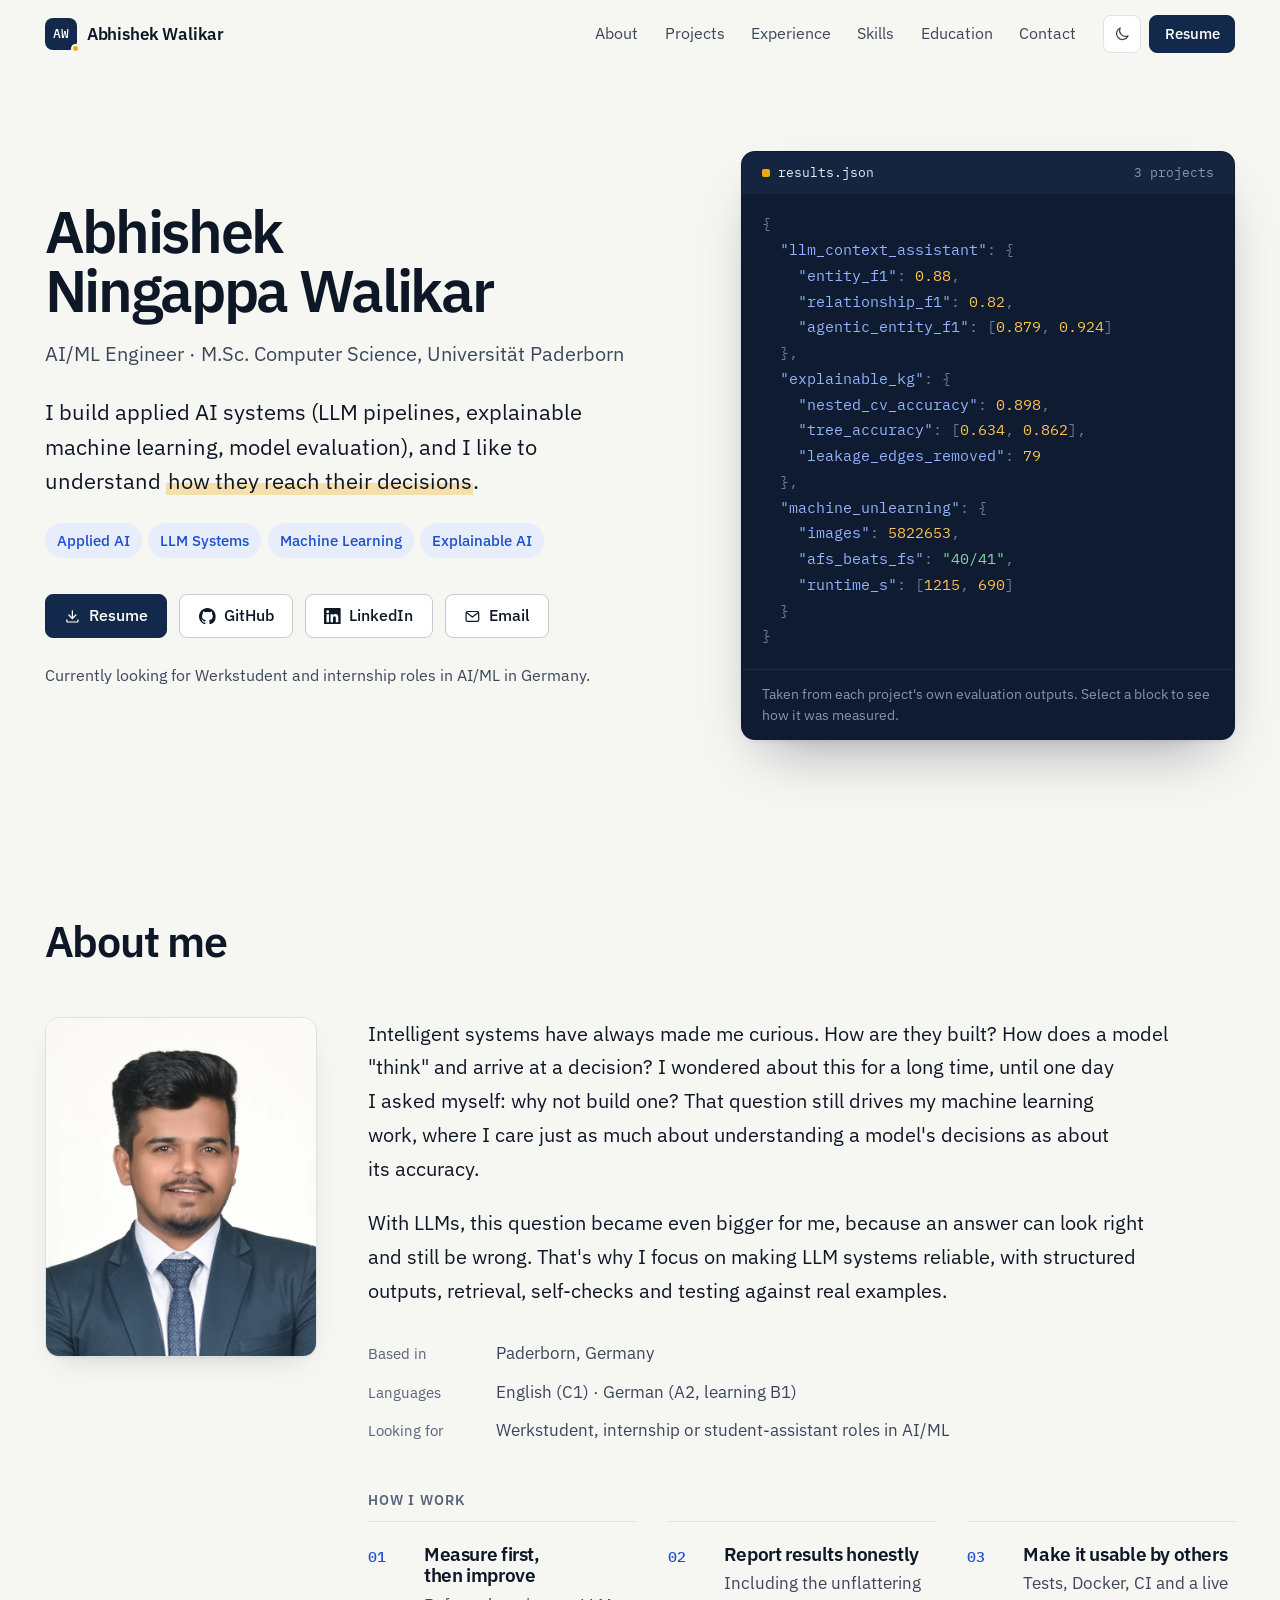
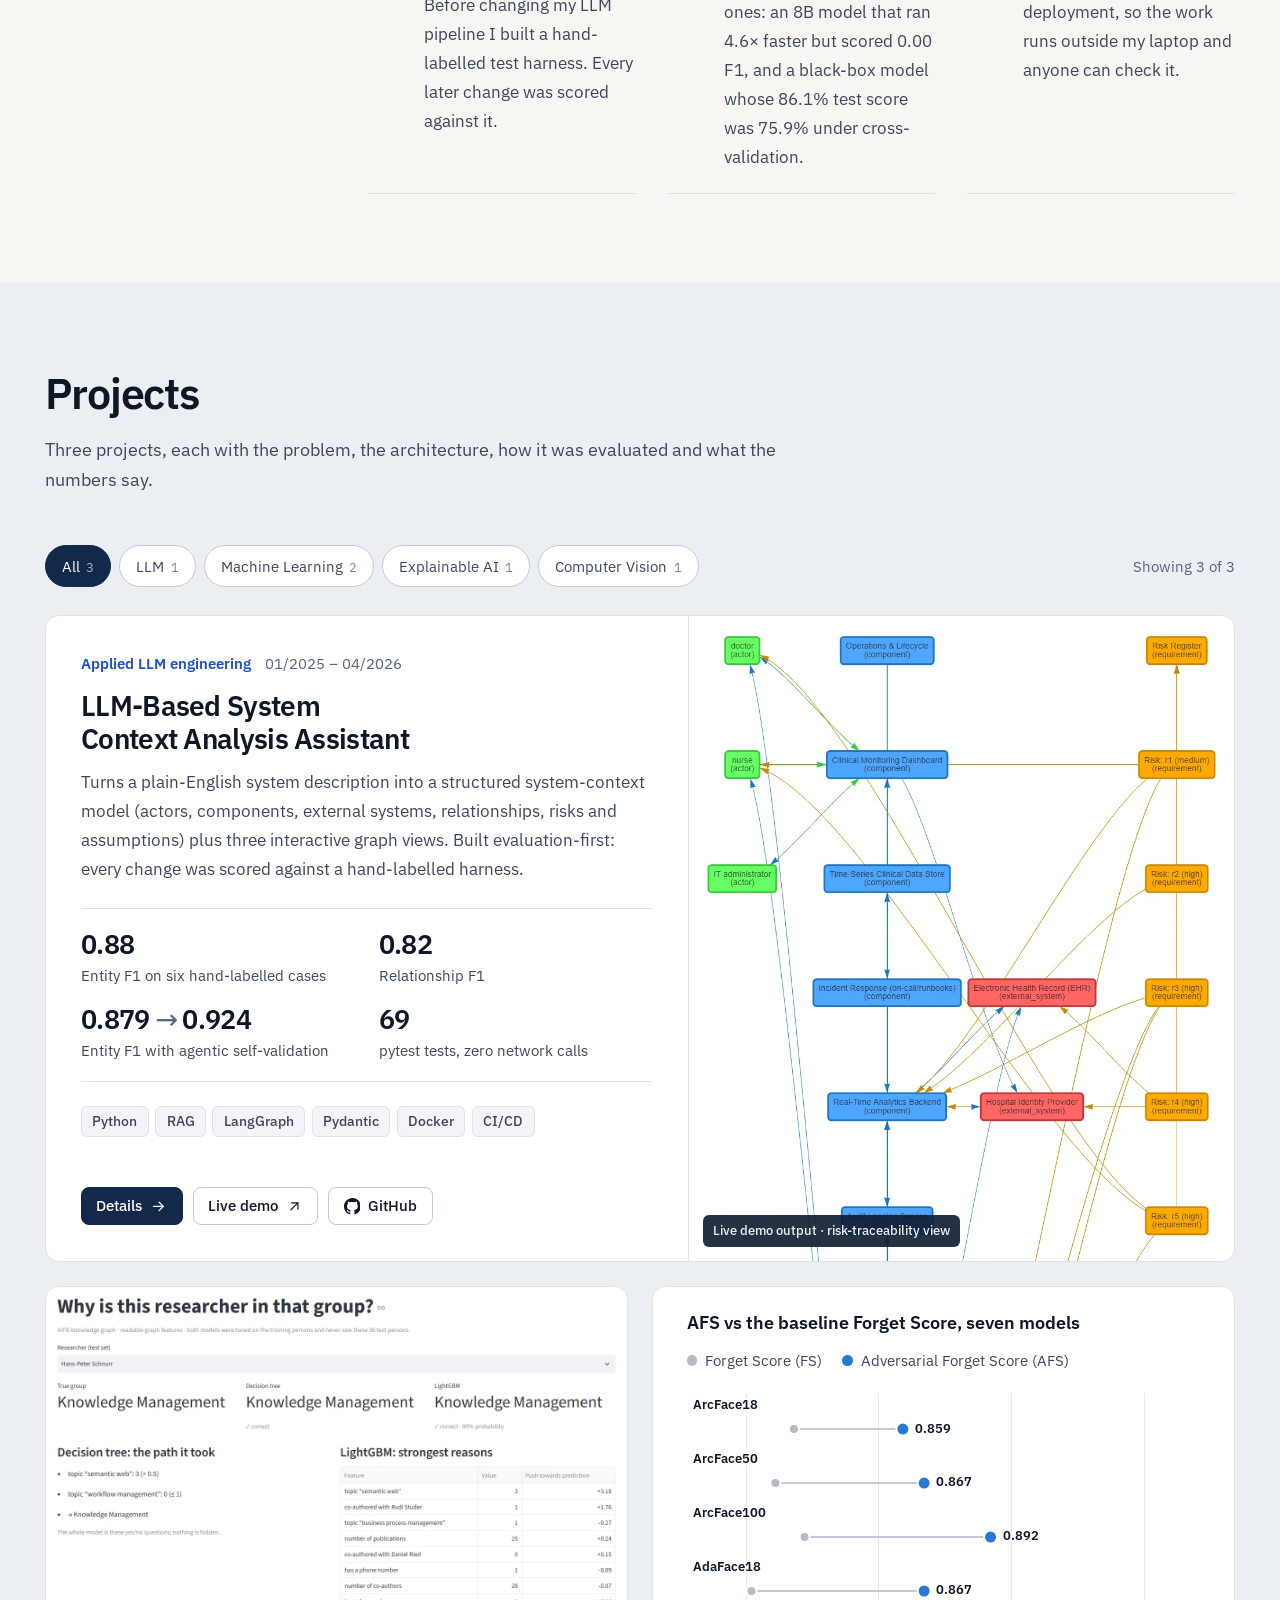
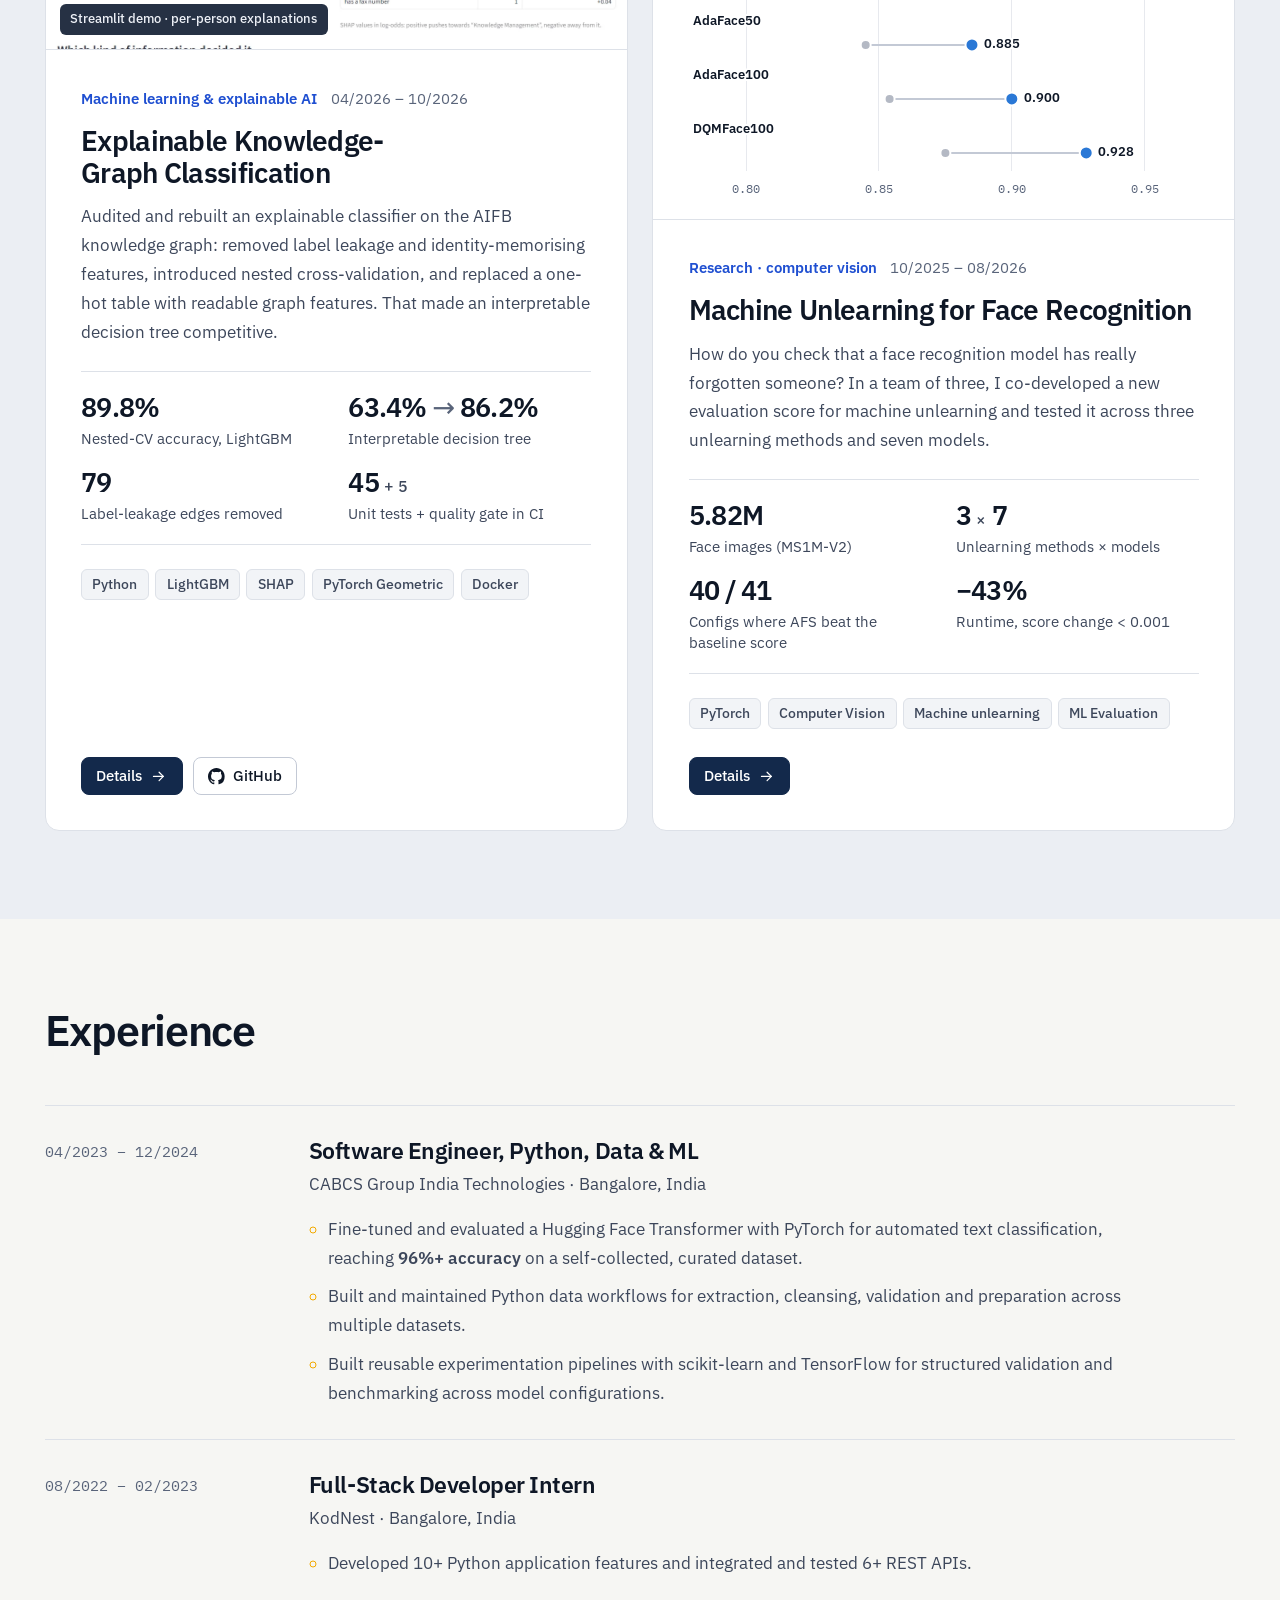
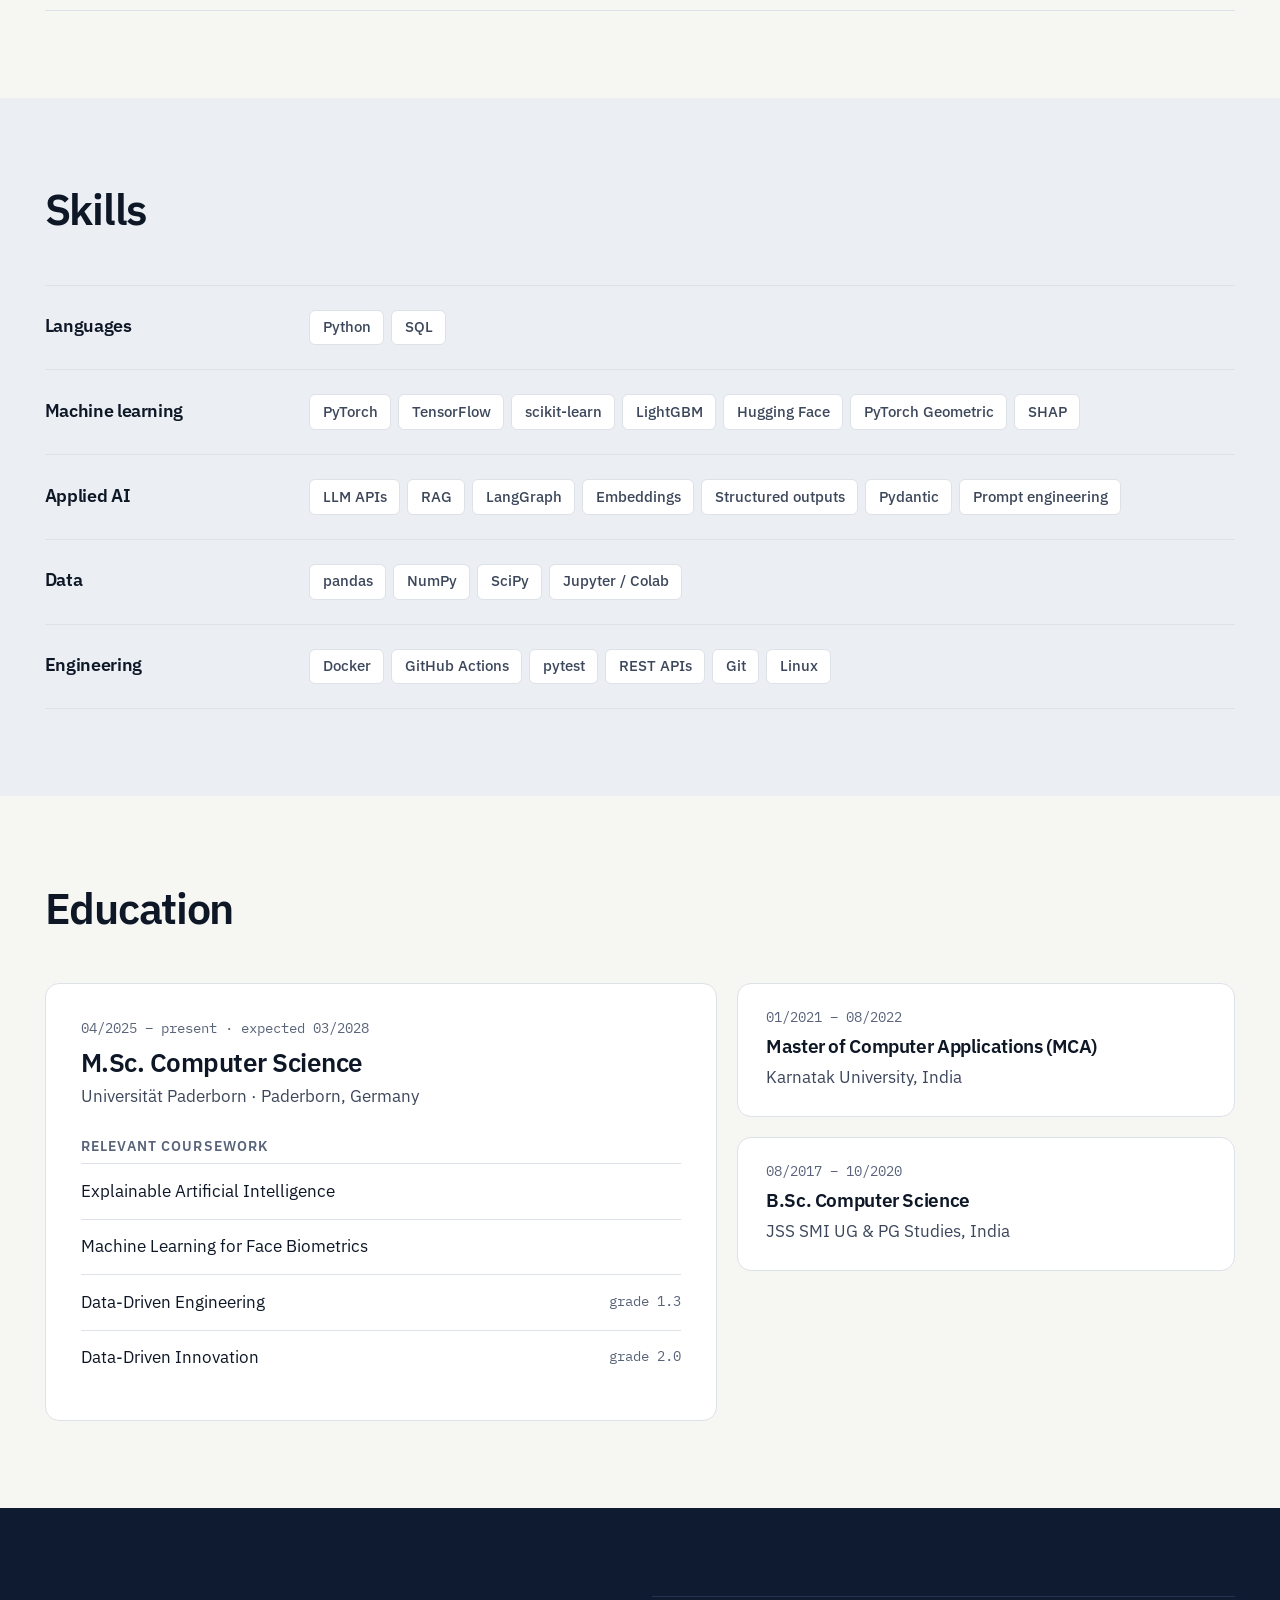
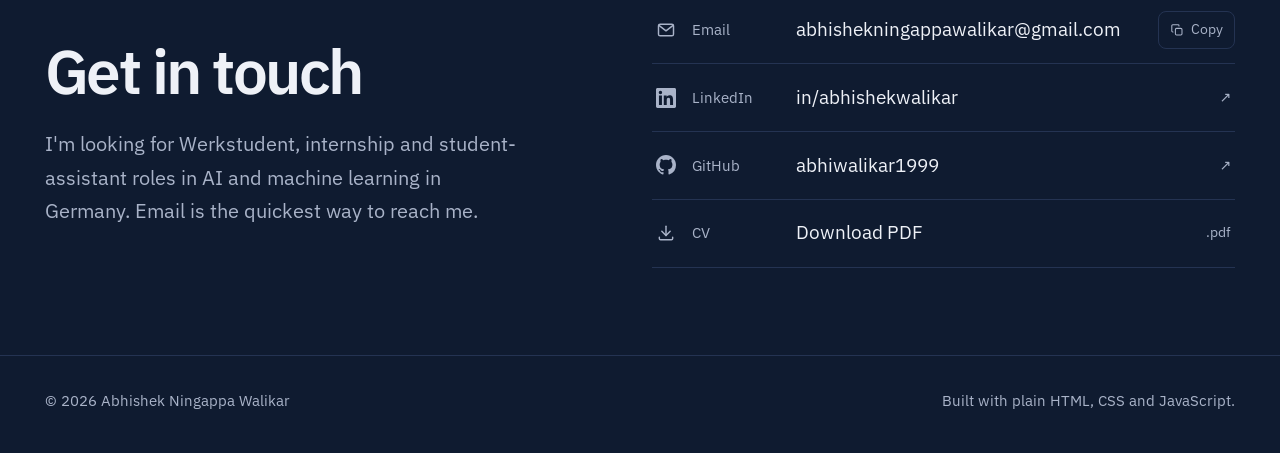
==== commit bd35f90f: "Latest commit" ====
--- a/index.html
+++ b/index.html
@@ -24,6 +24,7 @@
   <link rel="stylesheet" href="assets/css/style.css">
   <script>try{var t=localStorage.getItem('theme');if(t==='light'||t==='dark')document.documentElement.dataset.theme=t}catch(e){}document.documentElement.classList.add('js')</script>
   <script src="assets/js/main.js" defer></script>
+  <script src="assets/js/insights.js" defer></script>
   <script src="assets/js/charts.js" defer></script>
   <script type="application/ld+json">
   {
@@ -432,7 +433,7 @@
   <footer class="site-footer">
     <div class="wrap footer-inner">
       <p>© <span data-year>2026</span> Abhishek Ningappa Walikar</p>
-      <p>Built with plain HTML, CSS and JavaScript. No cookies, no tracking.</p>
+      <p>Built with plain HTML, CSS and JavaScript.</p>
     </div>
   </footer>
 </body>
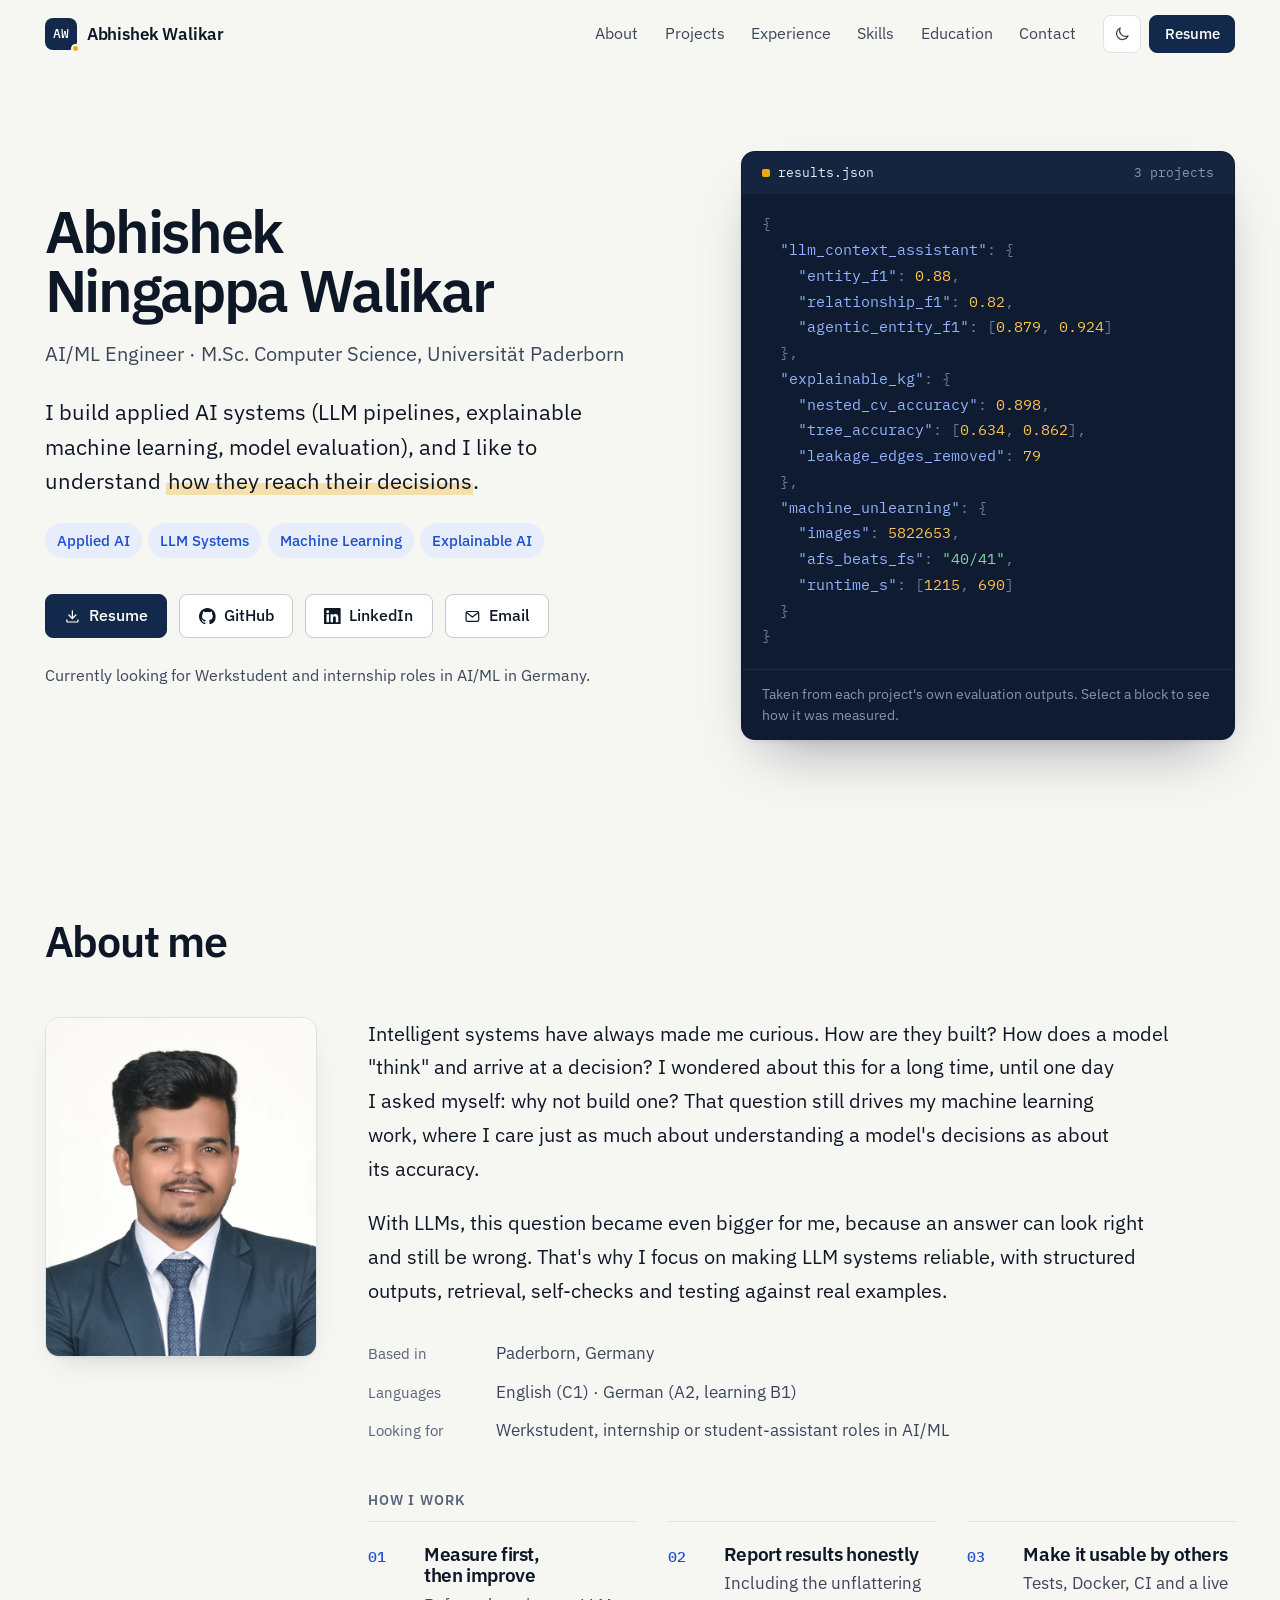
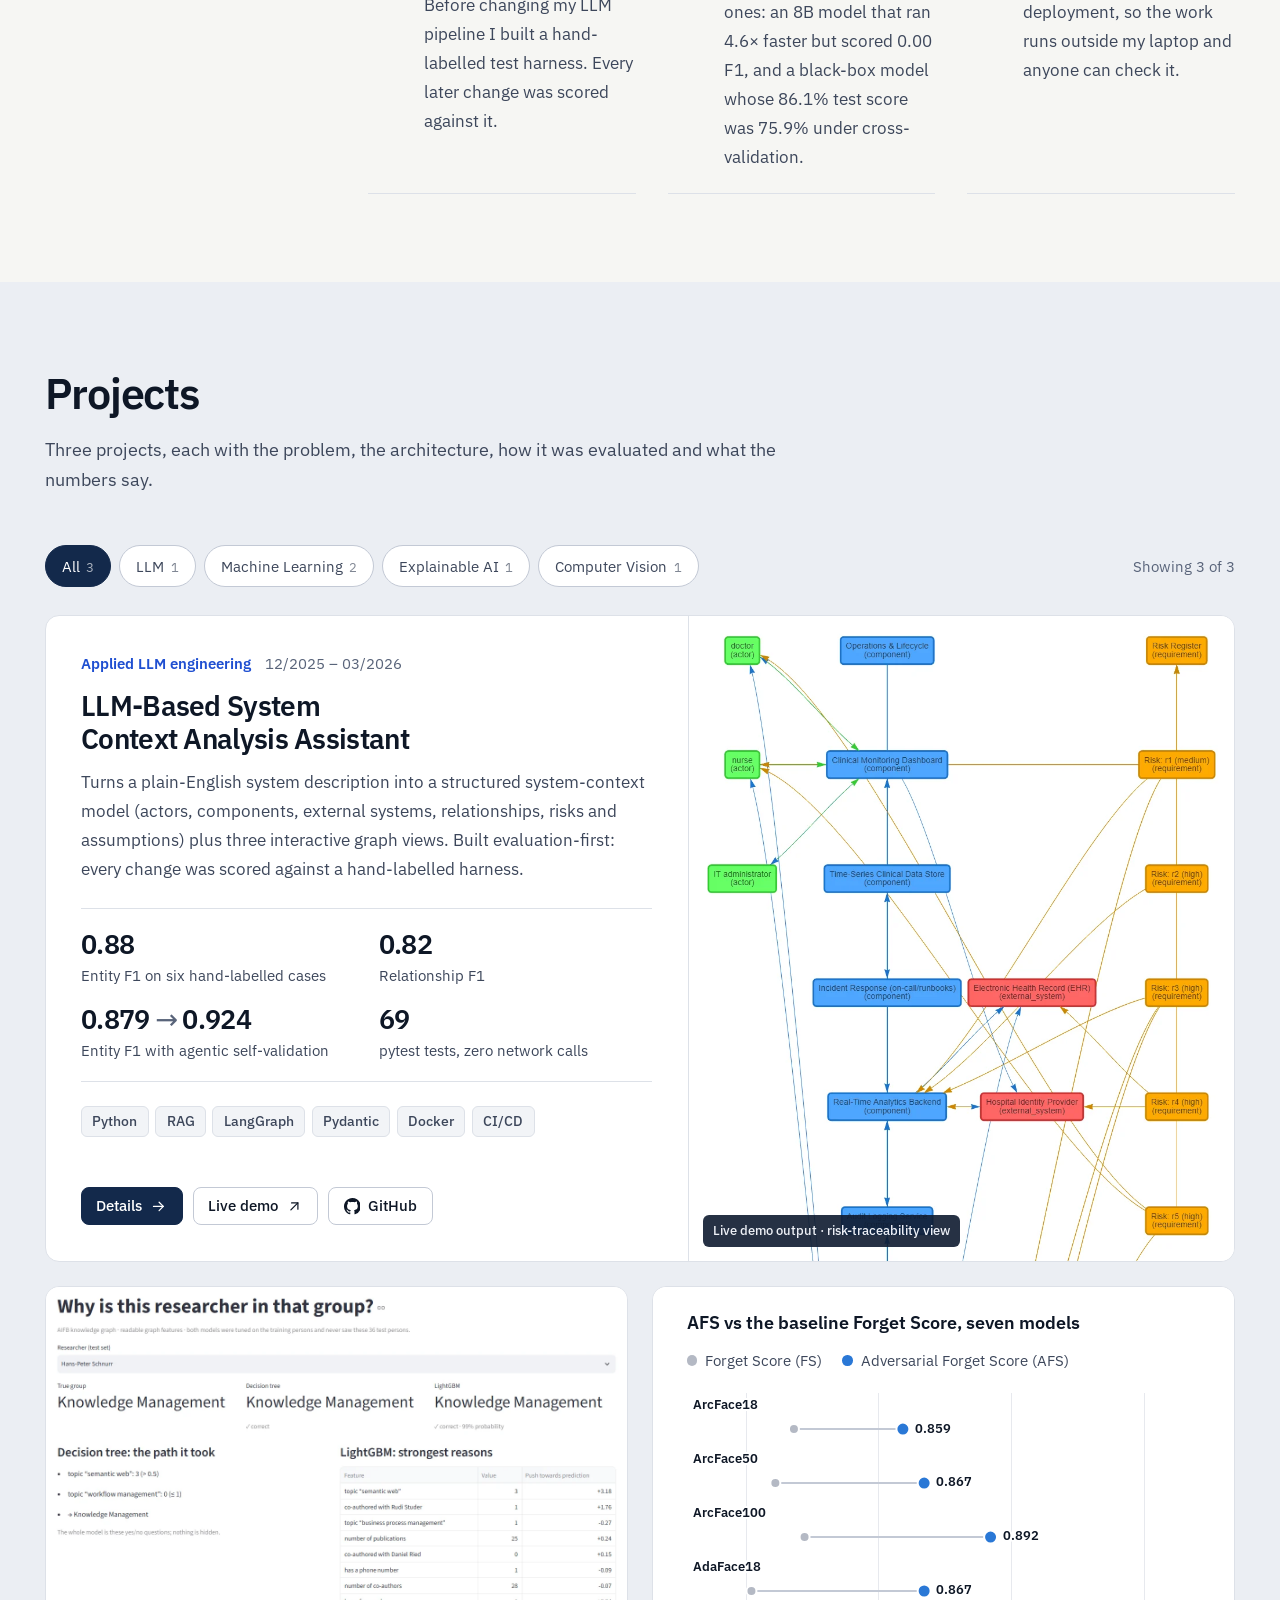
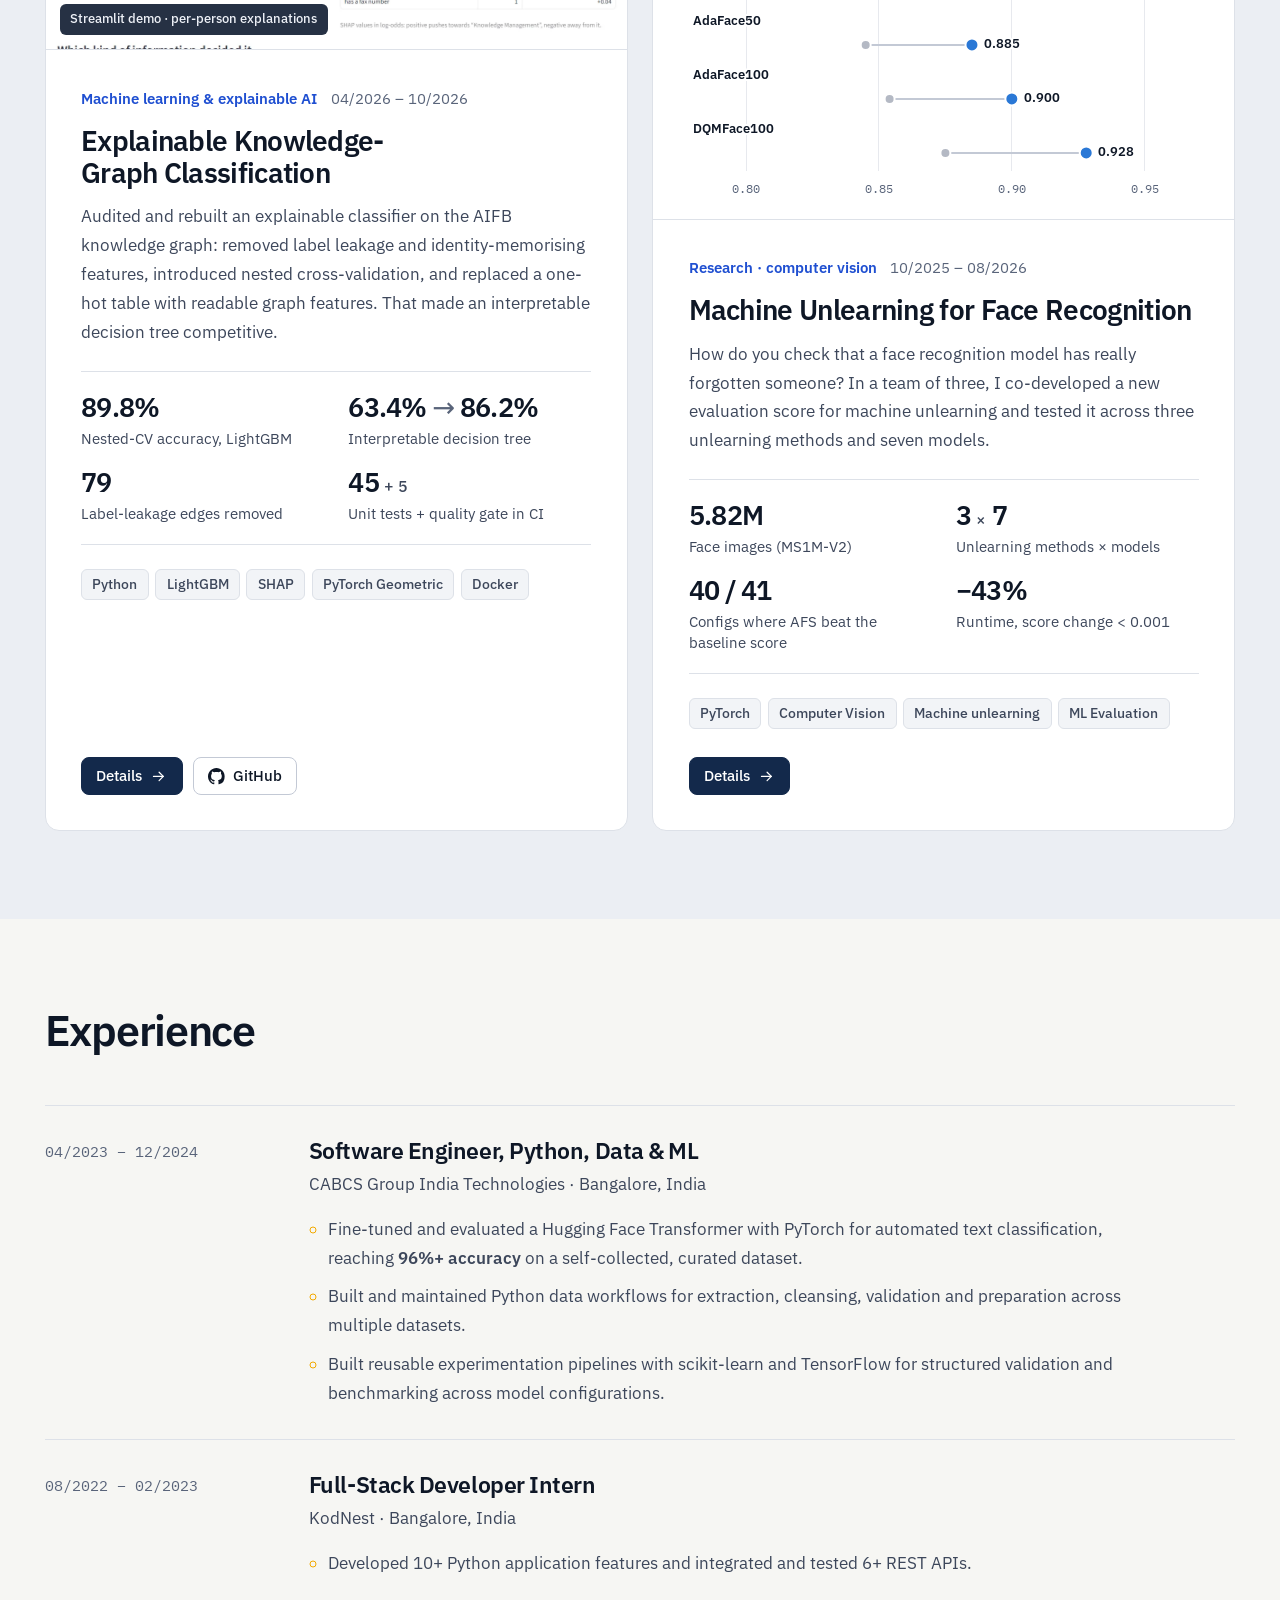
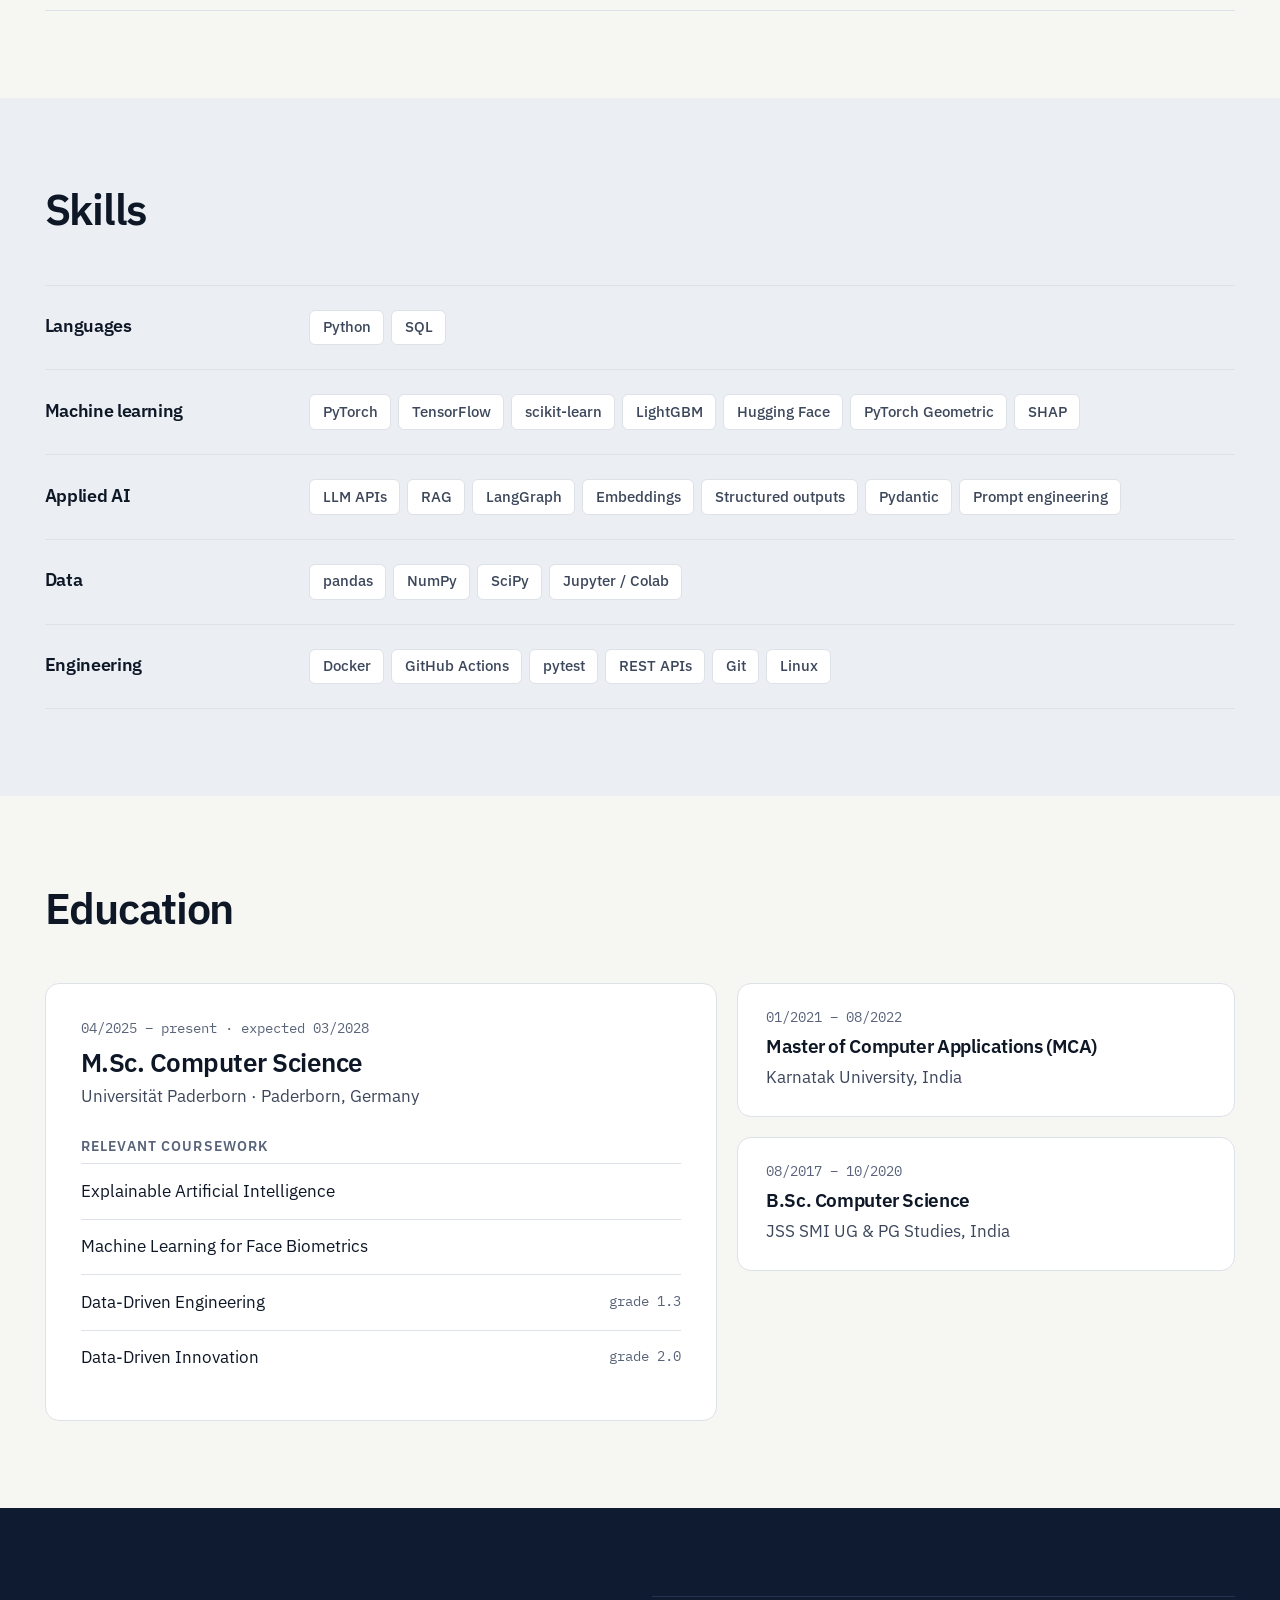
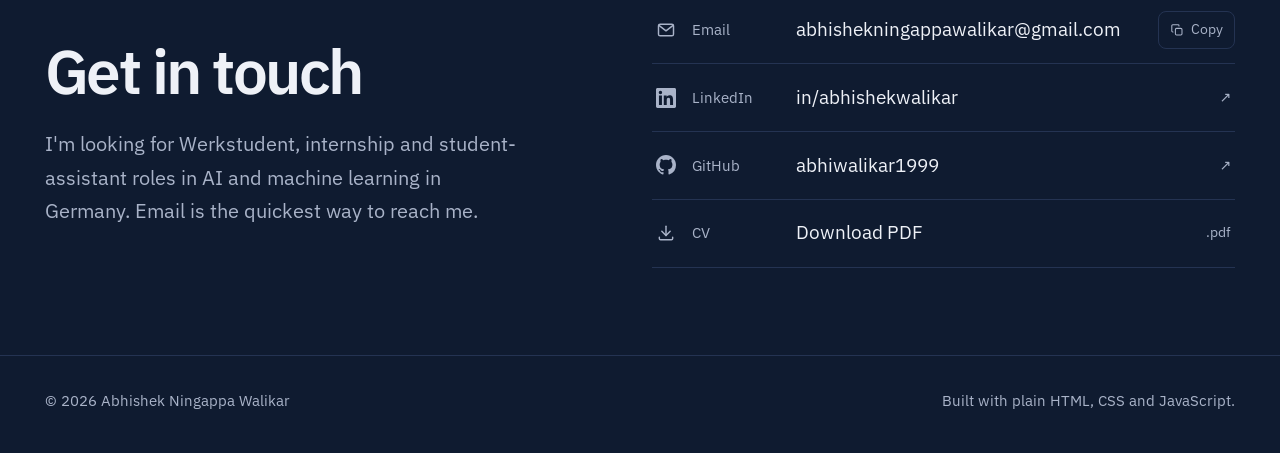
==== commit d79dbd07: "Latest commit" ====
--- a/index.html
+++ b/index.html
@@ -198,7 +198,7 @@
               <span class="media-label">Live demo output · risk-traceability view</span>
             </a>
             <div class="project-body">
-              <div class="project-meta"><span class="tag">Applied LLM engineering</span><span>01/2025 – 04/2026</span></div>
+              <div class="project-meta"><span class="tag">Applied LLM engineering</span><span>12/2025 – 03/2026</span></div>
               <h3><a href="projects/llm-context-assistant/">LLM-Based System Context Analysis Assistant</a></h3>
               <p class="project-summary">Turns a plain-English system description into a structured system-context model (actors, components, external systems, relationships, risks and assumptions) plus three interactive graph views. Built evaluation-first: every change was scored against a hand-labelled harness.</p>
               <ul class="stats" aria-label="Key results">
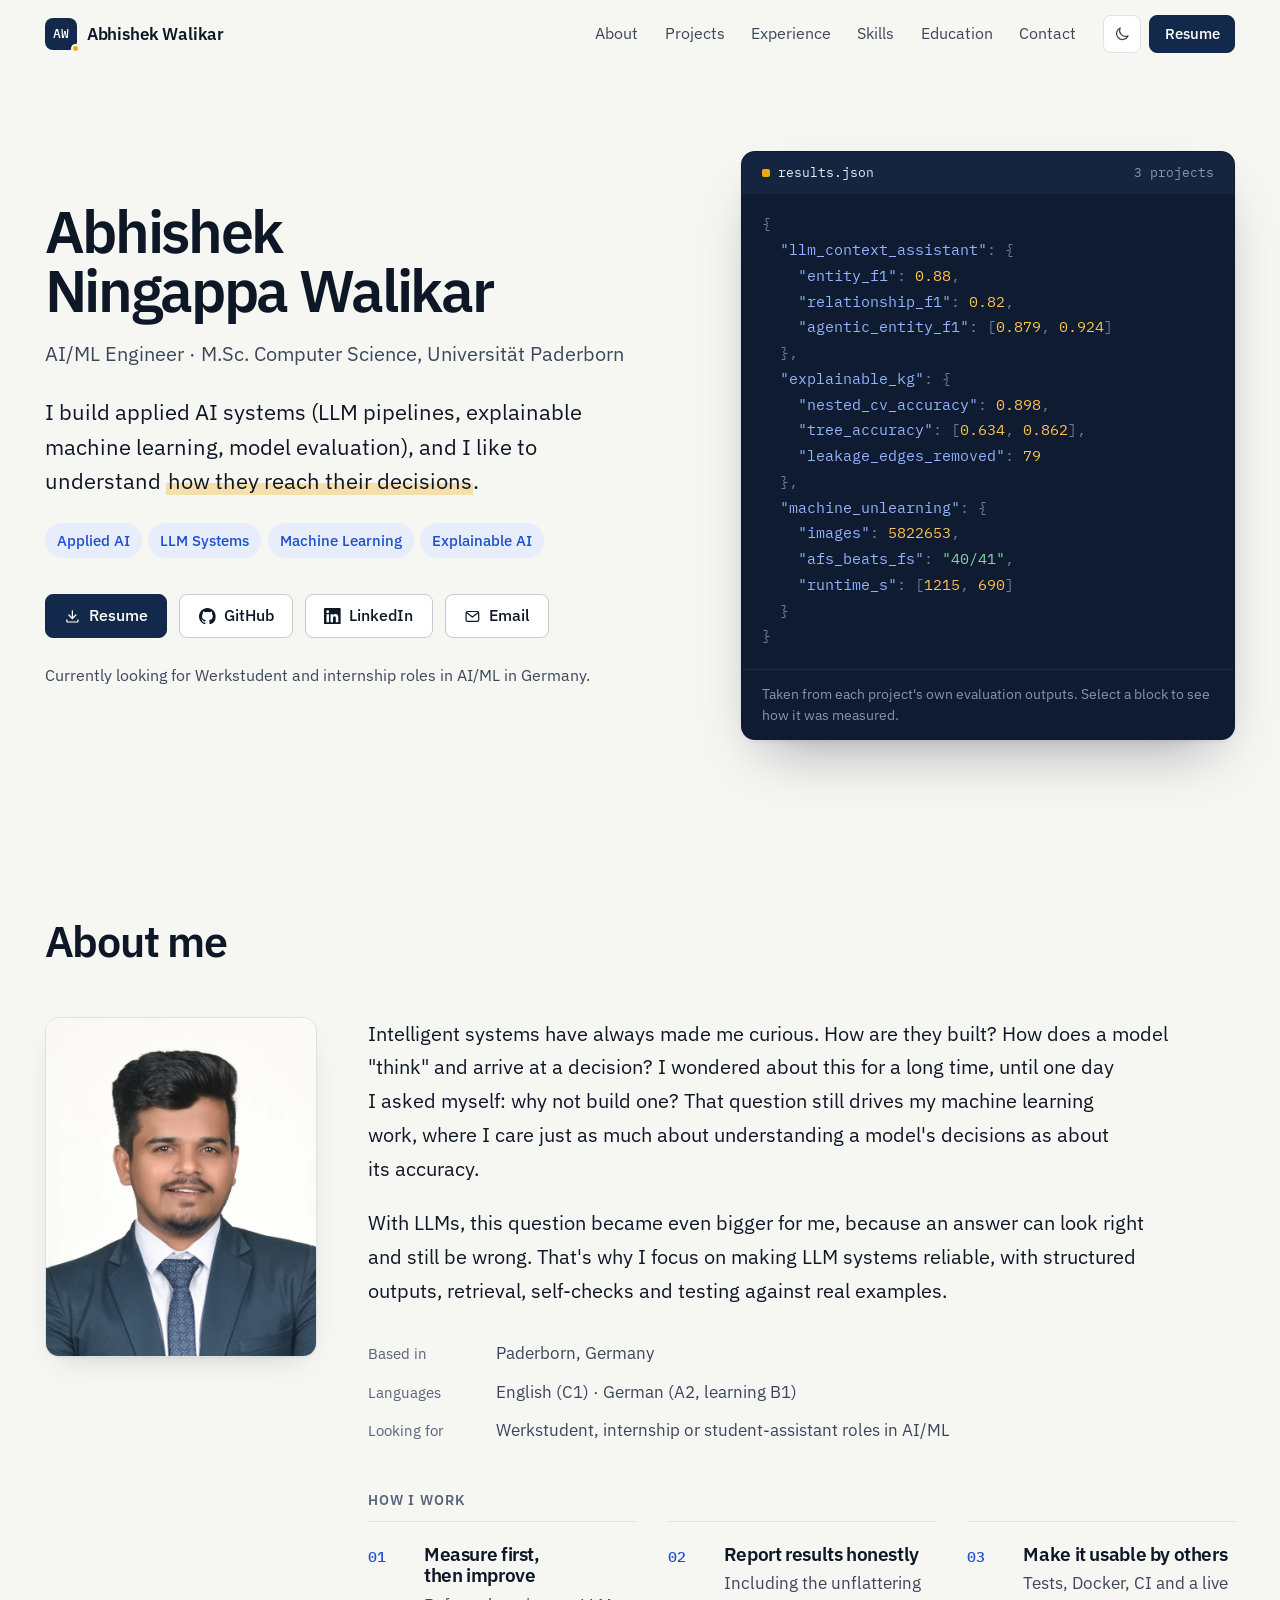
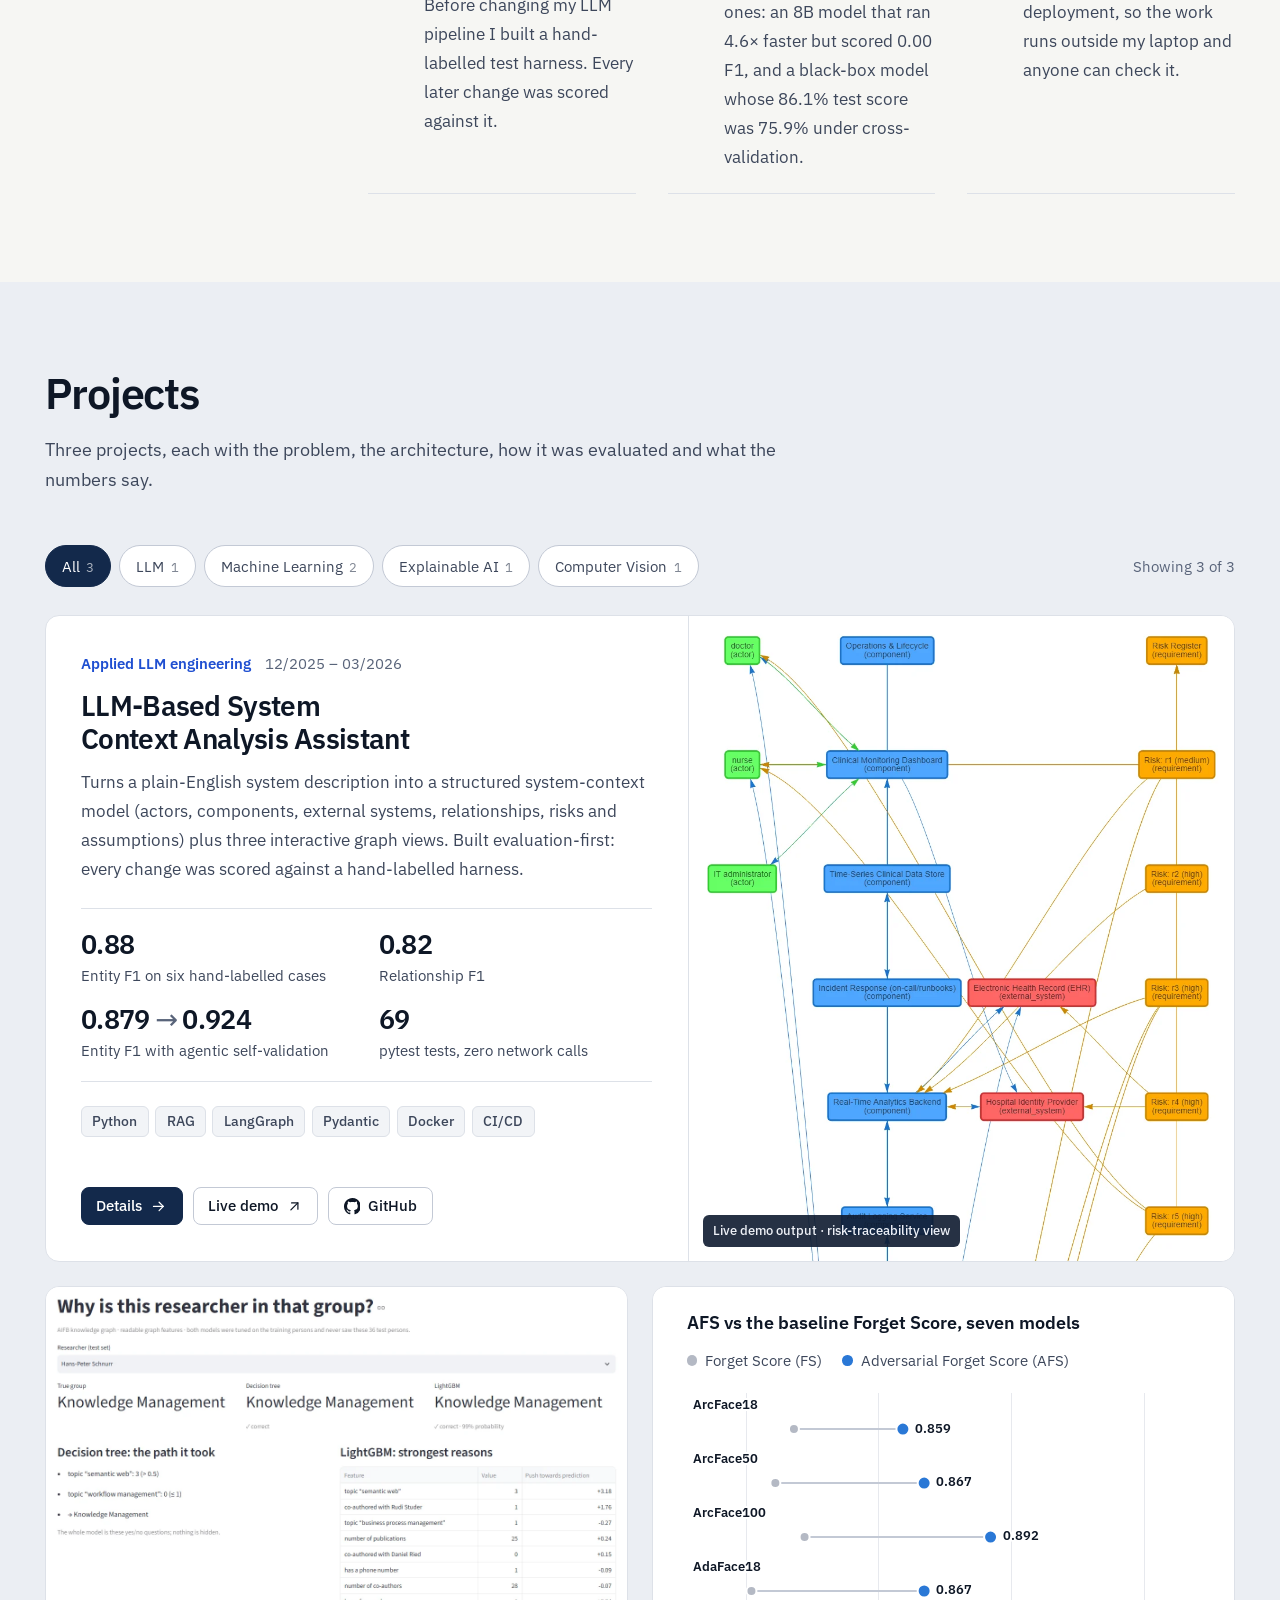
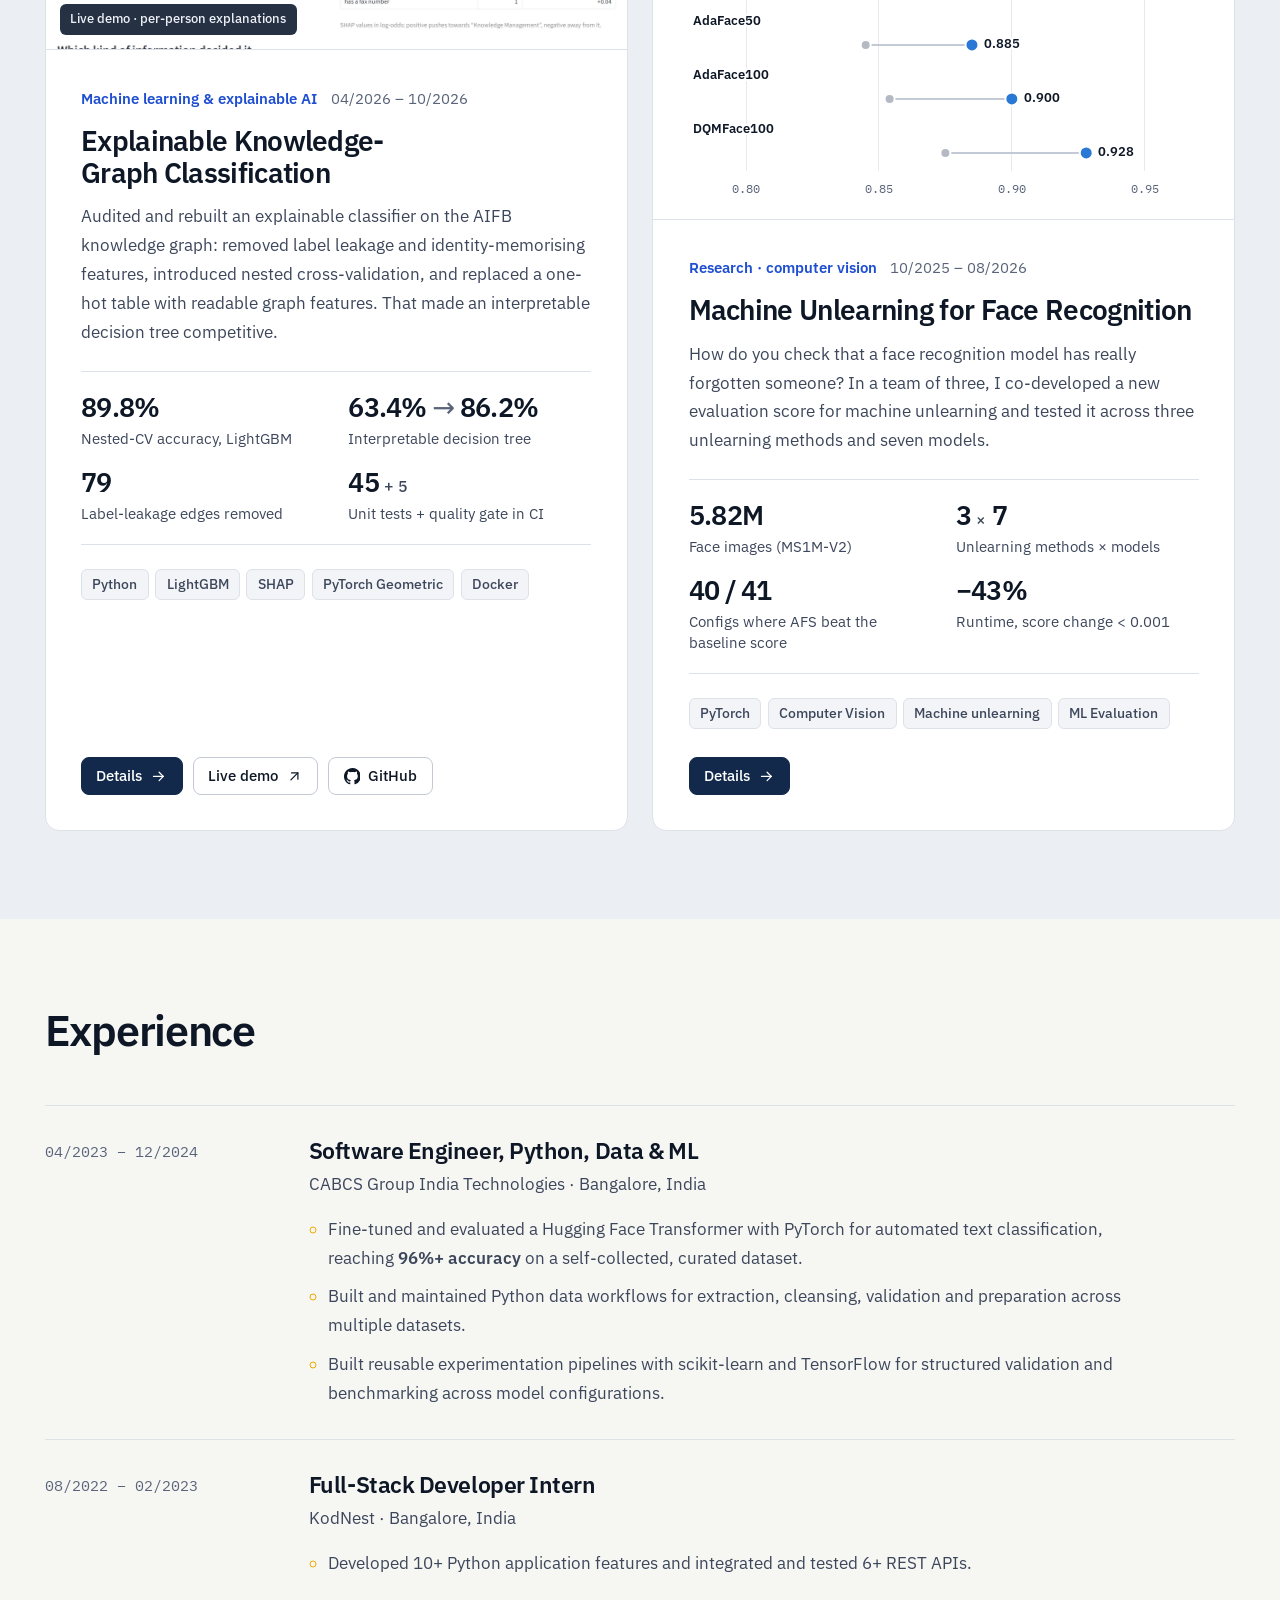
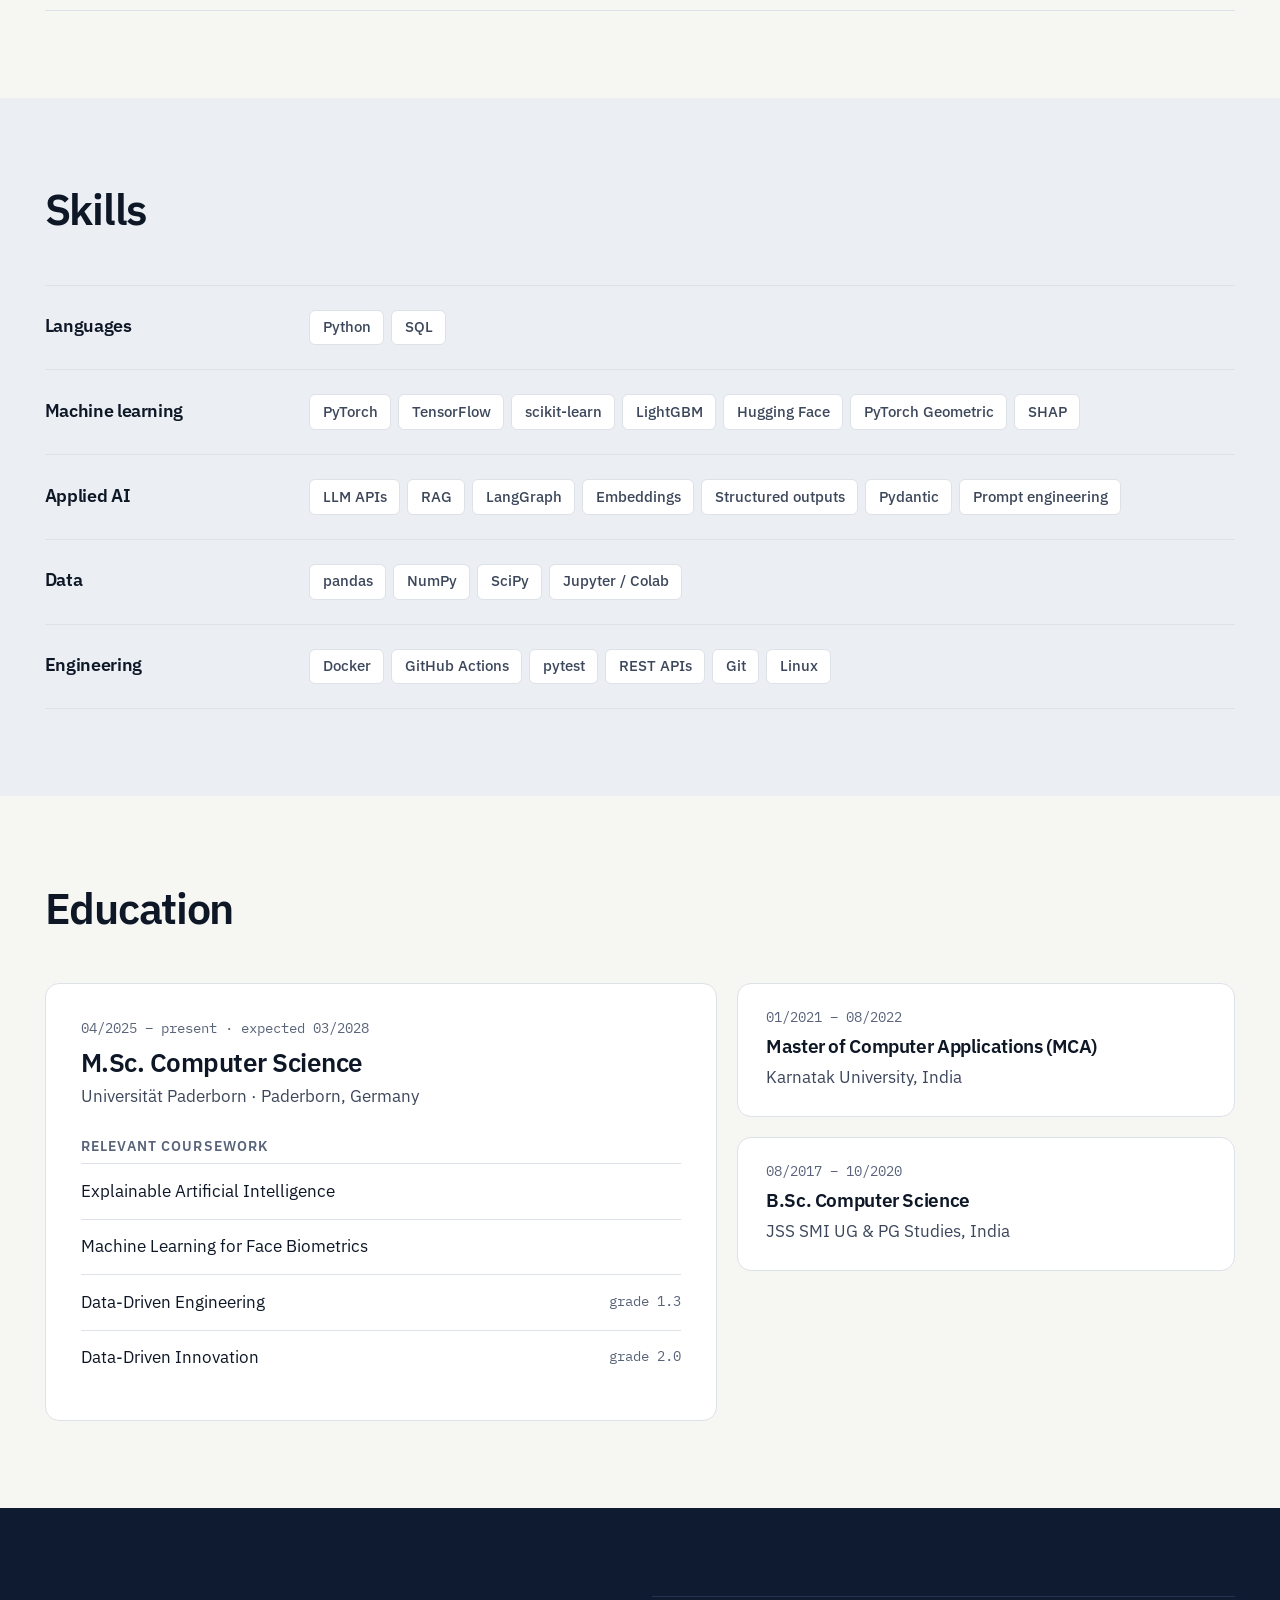
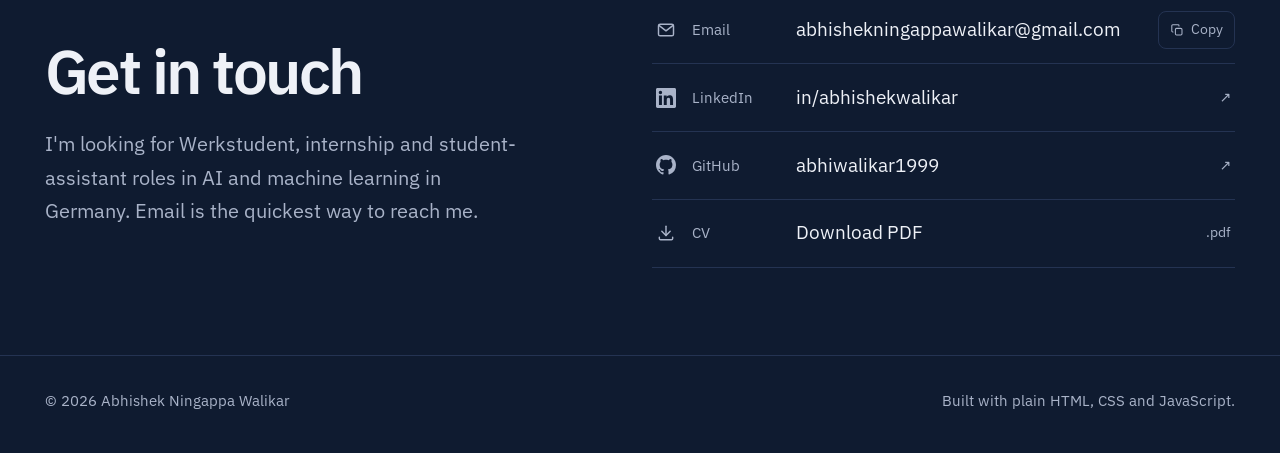
==== commit 392d61b4: "Latest commit" ====
--- a/index.html
+++ b/index.html
@@ -213,7 +213,7 @@
               <div class="project-actions">
                 <a class="btn btn--sm" href="projects/llm-context-assistant/">Details
                   <svg class="icon icon--stroke" aria-hidden="true"><use href="assets/img/icons.svg#i-arrow-right"/></svg></a>
-                <a class="btn btn--sm btn--ghost" href="https://context-graph-assistant.onrender.com" target="_blank" rel="noopener">Live demo
+                <a class="btn btn--sm btn--ghost" href="https://context-graph-assistant.kindforest-49e58022.francecentral.azurecontainerapps.io" target="_blank" rel="noopener">Live demo
                   <svg class="icon icon--stroke" aria-hidden="true"><use href="assets/img/icons.svg#i-arrow-up-right"/></svg></a>
                 <a class="btn btn--sm btn--ghost" href="https://github.com/abhiwalikar1999/LLM-Based-System-Context-Analysis-Assistant" target="_blank" rel="noopener">
                   <svg class="icon" aria-hidden="true"><use href="assets/img/icons.svg#i-github"/></svg>GitHub</a>
@@ -225,7 +225,7 @@
           <li class="project reveal" data-tags="ml xai">
             <a class="project-media" href="projects/explainable-kg-classification/" tabindex="-1" aria-hidden="true">
               <img src="assets/img/projects/kg-demo-card.webp" alt="" width="1290" height="806" loading="lazy" decoding="async">
-              <span class="media-label">Streamlit demo · per-person explanations</span>
+              <span class="media-label">Live demo · per-person explanations</span>
             </a>
             <div class="project-body">
               <div class="project-meta"><span class="tag">Machine learning &amp; explainable AI</span><span>04/2026 – 10/2026</span></div>
@@ -243,6 +243,8 @@
               <div class="project-actions">
                 <a class="btn btn--sm" href="projects/explainable-kg-classification/">Details
                   <svg class="icon icon--stroke" aria-hidden="true"><use href="assets/img/icons.svg#i-arrow-right"/></svg></a>
+                <a class="btn btn--sm btn--ghost" href="https://explainable-kg-classification.purplerock-f0a543f4.francecentral.azurecontainerapps.io" target="_blank" rel="noopener">Live demo
+                  <svg class="icon icon--stroke" aria-hidden="true"><use href="assets/img/icons.svg#i-arrow-up-right"/></svg></a>
                 <a class="btn btn--sm btn--ghost" href="https://github.com/abhiwalikar1999/explainable-kg-classification" target="_blank" rel="noopener">
                   <svg class="icon" aria-hidden="true"><use href="assets/img/icons.svg#i-github"/></svg>GitHub</a>
               </div>
